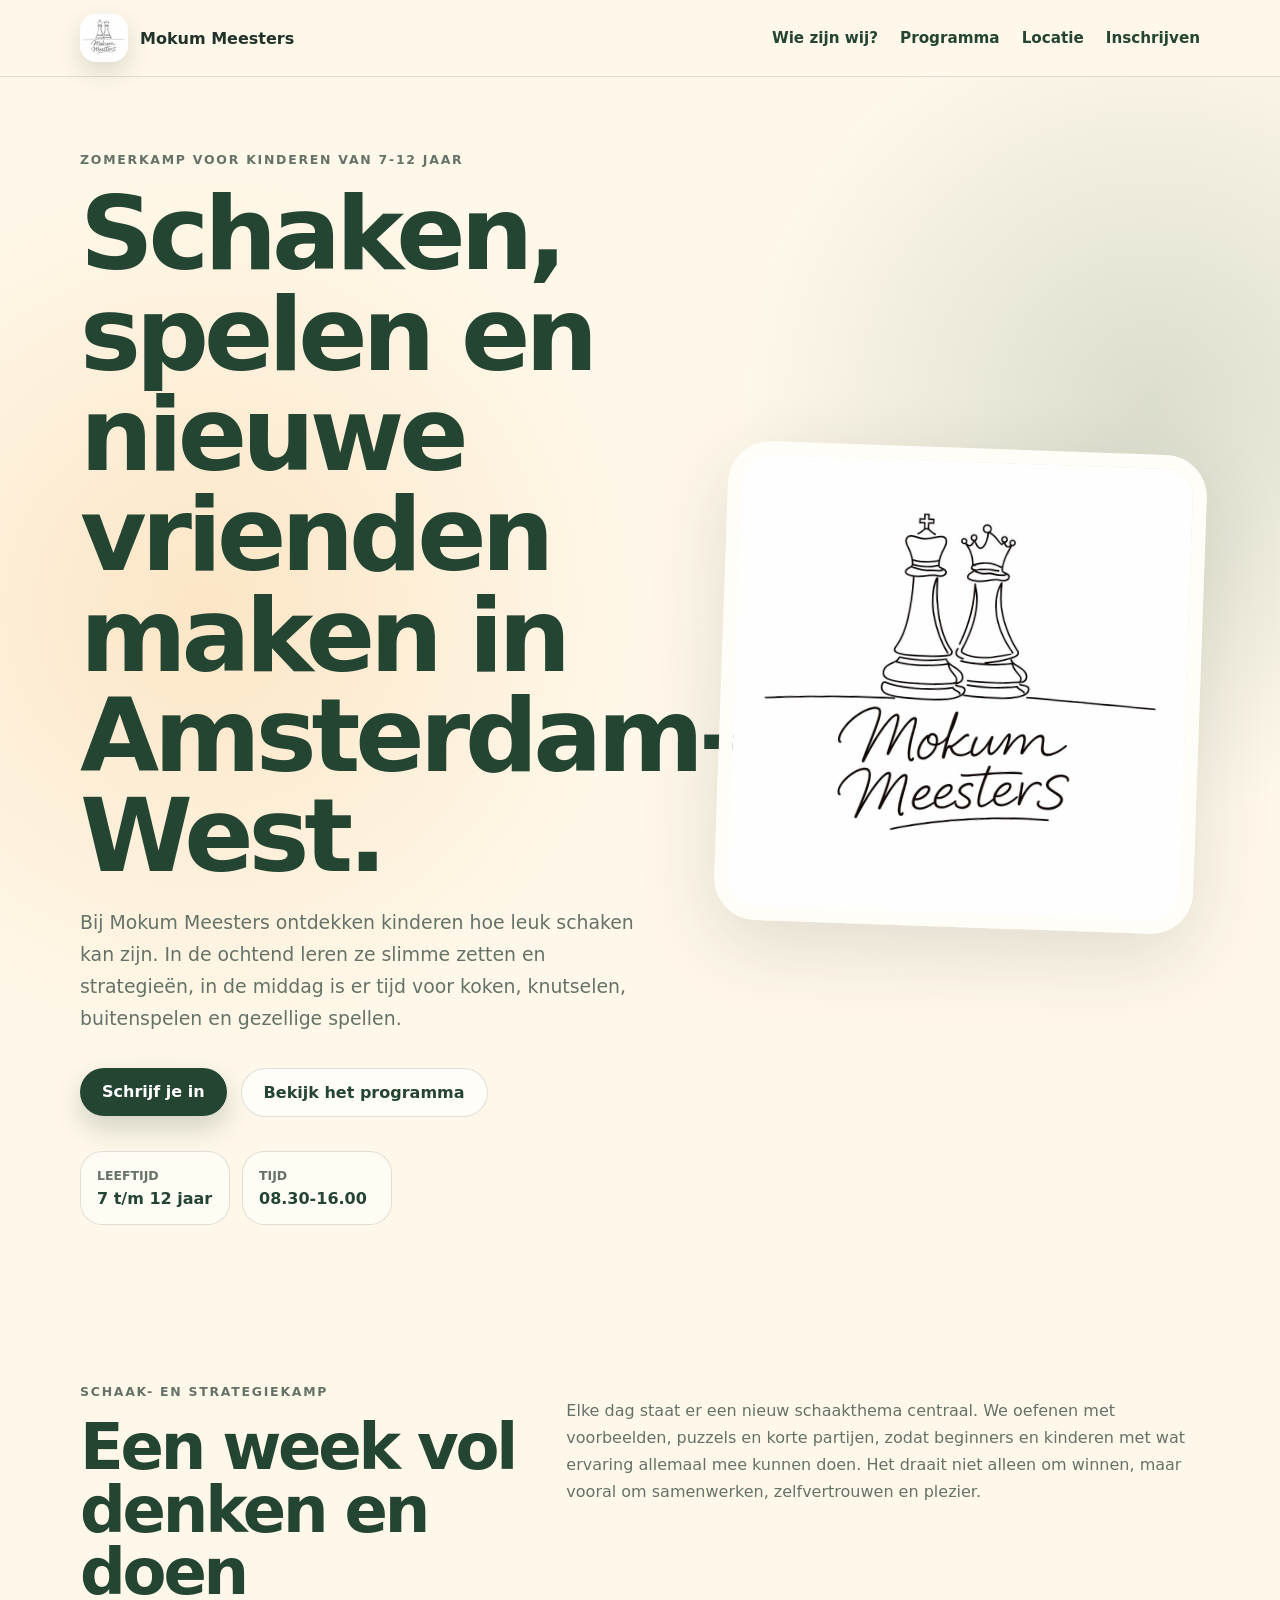
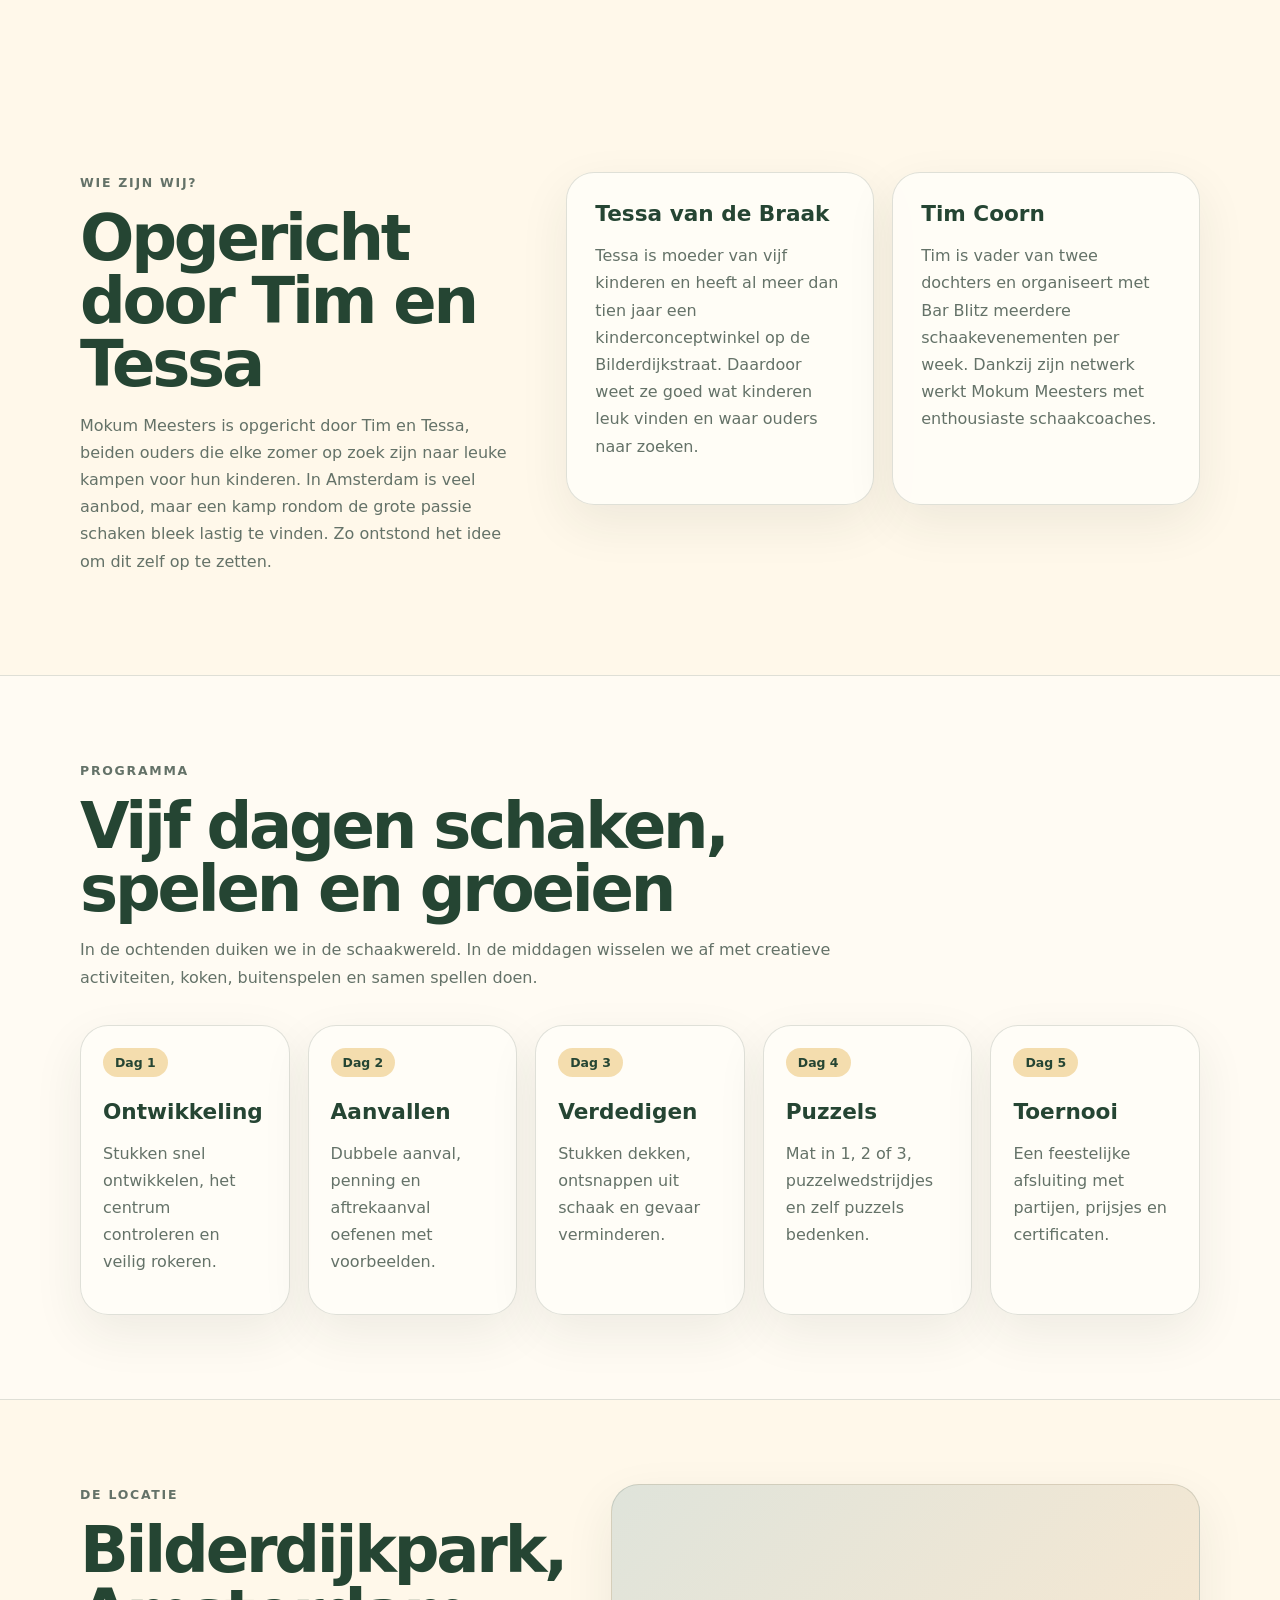
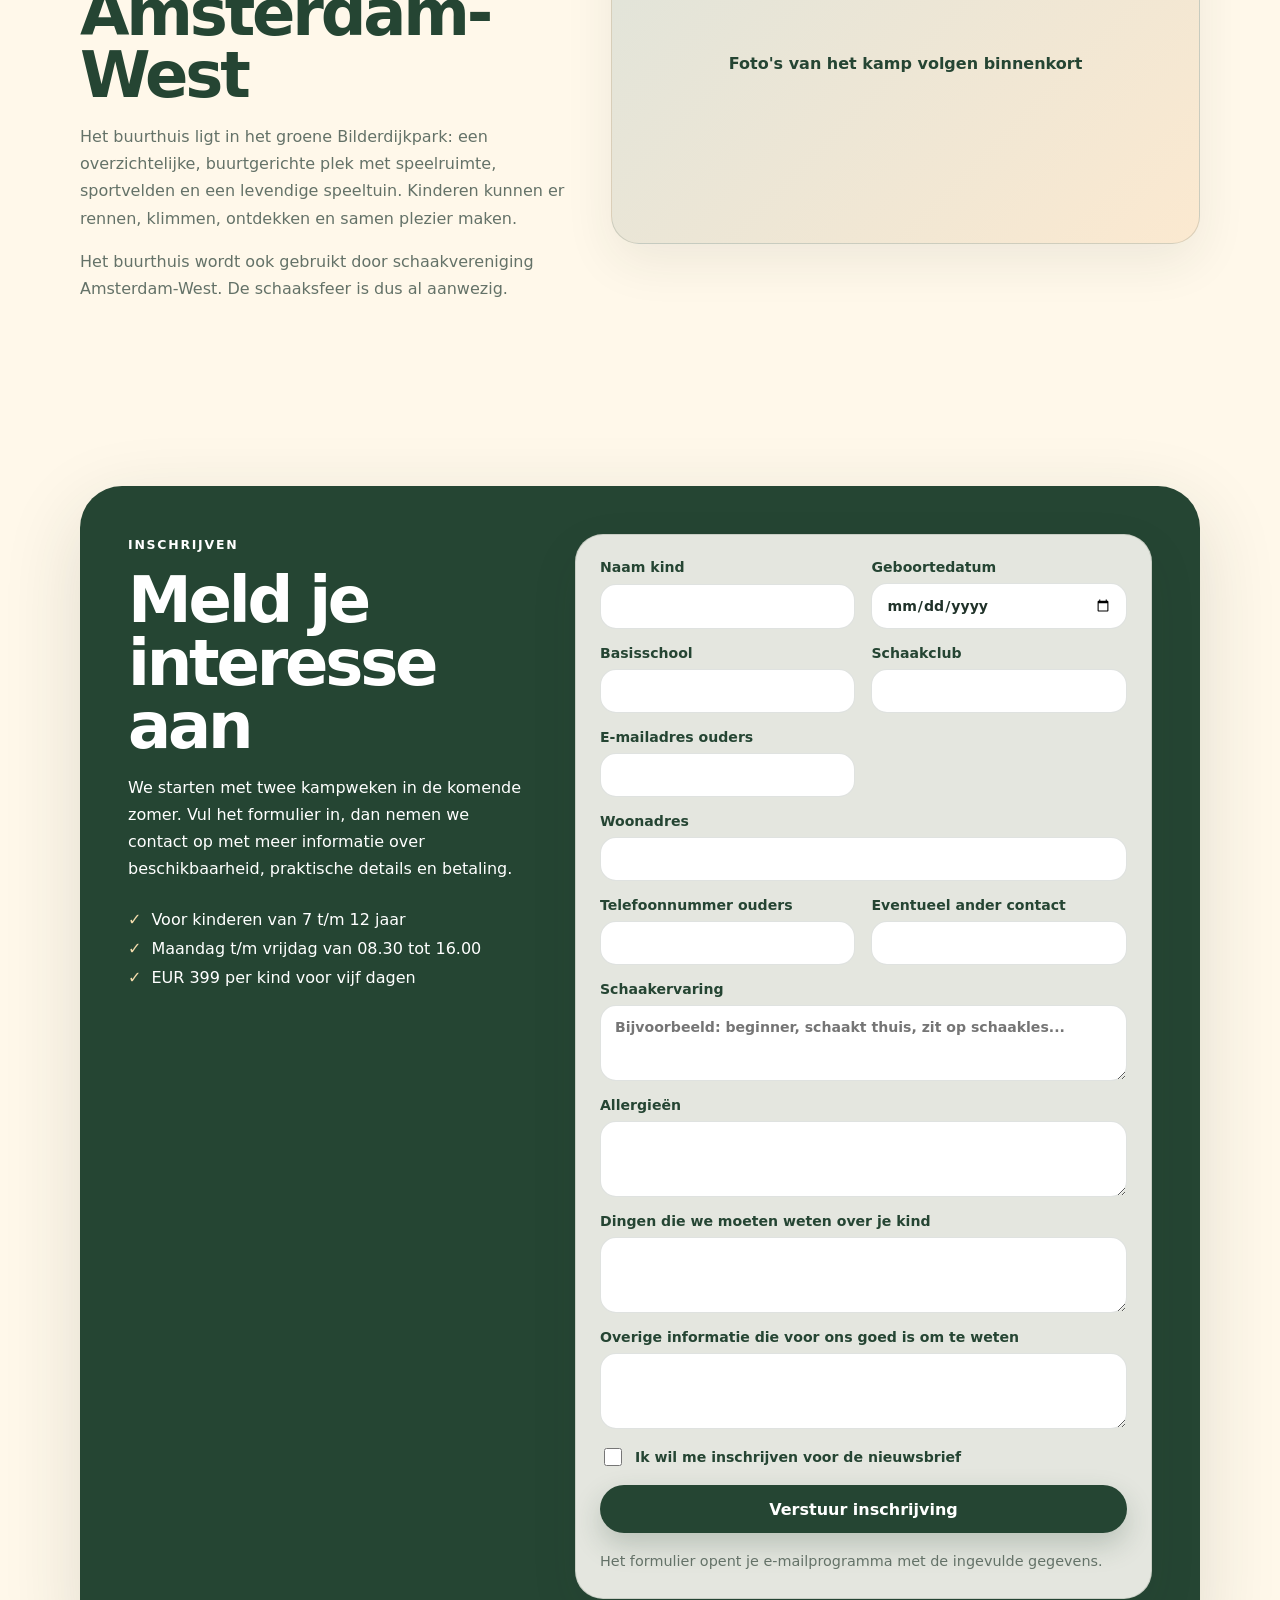
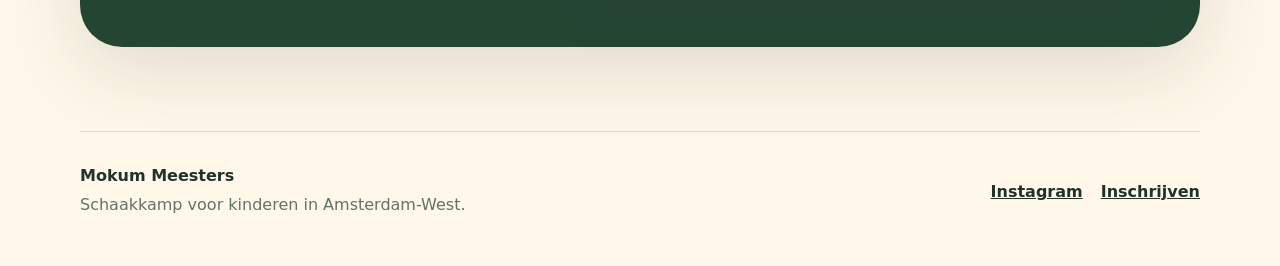
==== index.html @ 5426d84d "Update site: Wie zijn wij nav, timing, prijs, schaakclub, geboortedatum 2014-2019 Co-authored-by: Cu" ====
<!doctype html>
<html lang="nl">
  <head>
    <meta charset="utf-8" />
    <meta name="viewport" content="width=device-width, initial-scale=1" />
    <meta
      name="description"
      content="Mokum Meesters organiseert schaak- en strategiekampen voor kinderen van 7 tot 12 jaar in Amsterdam-West."
    />
    <title>Mokum Meesters | Schaakkamp in Amsterdam</title>
    <link rel="preload" href="logo_mokummeesters.jpg" as="image" />
    <link rel="stylesheet" href="styles.css" />
  </head>
  <body>
    <header class="site-header">
      <nav class="nav" aria-label="Hoofdnavigatie">
        <a class="brand" href="#top" aria-label="Mokum Meesters home">
          <img src="logo_mokummeesters.jpg" alt="" width="48" height="48" />
          <span>Mokum Meesters</span>
        </a>
        <button class="nav-toggle" type="button" aria-expanded="false" aria-controls="nav-menu">
          Menu
        </button>
        <div class="nav-links" id="nav-menu">
          <a href="#over">Wie zijn wij?</a>
          <a href="#programma">Programma</a>
          <a href="#locatie">Locatie</a>
          <a href="#inschrijven">Inschrijven</a>
        </div>
      </nav>
    </header>

    <main id="top">
      <section class="hero">
        <div class="hero-copy">
          <p class="eyebrow">Zomerkamp voor kinderen van 7-12 jaar</p>
          <h1>Schaken, spelen en nieuwe vrienden maken in Amsterdam-West.</h1>
          <p>
            Bij Mokum Meesters ontdekken kinderen hoe leuk schaken kan zijn. In de
            ochtend leren ze slimme zetten en strategieën, in de middag is er tijd
            voor koken, knutselen, buitenspelen en gezellige spellen.
          </p>
          <div class="hero-actions">
            <a class="button primary" href="#inschrijven">Schrijf je in</a>
            <a class="button secondary" href="#programma">Bekijk het programma</a>
          </div>
          <dl class="facts">
            <div>
              <dt>Leeftijd</dt>
              <dd>7 t/m 12 jaar</dd>
            </div>
            <div>
              <dt>Tijd</dt>
              <dd>08.30-16.00</dd>
            </div>
          </dl>
        </div>
        <div class="hero-card" aria-label="Mokum Meesters logo">
          <img src="logo_mokummeesters.jpg" alt="Logo van Mokum Meesters" />
        </div>
      </section>

      <section class="section intro">
        <div>
          <p class="eyebrow">Schaak- en strategiekamp</p>
          <h2>Een week vol denken en doen</h2>
        </div>
        <p>
          Elke dag staat er een nieuw schaakthema centraal. We oefenen met
          voorbeelden, puzzels en korte partijen, zodat beginners en kinderen met
          wat ervaring allemaal mee kunnen doen. Het draait niet alleen om winnen,
          maar vooral om samenwerken, zelfvertrouwen en plezier.
        </p>
      </section>

      <section class="section split" id="over">
        <div>
          <p class="eyebrow">Wie zijn wij?</p>
          <h2>Opgericht door Tim en Tessa</h2>
          <p>
            Mokum Meesters is opgericht door Tim en Tessa, beiden ouders die elke
            zomer op zoek zijn naar leuke kampen voor hun kinderen. In Amsterdam is
            veel aanbod, maar een kamp rondom de grote passie schaken bleek lastig
            te vinden. Zo ontstond het idee om dit zelf op te zetten.
          </p>
        </div>
        <div class="cards two-columns">
          <article class="card">
            <h3>Tessa van de Braak</h3>
            <p>
              Tessa is moeder van vijf kinderen en heeft al meer dan tien jaar een
              kinderconceptwinkel op de Bilderdijkstraat. Daardoor weet ze goed wat
              kinderen leuk vinden en waar ouders naar zoeken.
            </p>
          </article>
          <article class="card">
            <h3>Tim Coorn</h3>
            <p>
              Tim is vader van twee dochters en organiseert met Bar Blitz meerdere
              schaakevenementen per week. Dankzij zijn netwerk werkt Mokum Meesters
              met enthousiaste schaakcoaches.
            </p>
          </article>
        </div>
      </section>

      <section class="section soft" id="programma">
        <div class="section-heading">
          <p class="eyebrow">Programma</p>
          <h2>Vijf dagen schaken, spelen en groeien</h2>
          <p>
            In de ochtenden duiken we in de schaakwereld. In de middagen wisselen
            we af met creatieve activiteiten, koken, buitenspelen en samen spellen
            doen.
          </p>
        </div>
        <div class="program-grid">
          <article class="program-day">
            <span>Dag 1</span>
            <h3>Ontwikkeling</h3>
            <p>Stukken snel ontwikkelen, het centrum controleren en veilig rokeren.</p>
          </article>
          <article class="program-day">
            <span>Dag 2</span>
            <h3>Aanvallen</h3>
            <p>Dubbele aanval, penning en aftrekaanval oefenen met voorbeelden.</p>
          </article>
          <article class="program-day">
            <span>Dag 3</span>
            <h3>Verdedigen</h3>
            <p>Stukken dekken, ontsnappen uit schaak en gevaar verminderen.</p>
          </article>
          <article class="program-day">
            <span>Dag 4</span>
            <h3>Puzzels</h3>
            <p>Mat in 1, 2 of 3, puzzelwedstrijdjes en zelf puzzels bedenken.</p>
          </article>
          <article class="program-day">
            <span>Dag 5</span>
            <h3>Toernooi</h3>
            <p>Een feestelijke afsluiting met partijen, prijsjes en certificaten.</p>
          </article>
        </div>
      </section>

      <section class="section split" id="locatie">
        <div>
          <p class="eyebrow">De locatie</p>
          <h2>Bilderdijkpark, Amsterdam-West</h2>
          <p>
            Het buurthuis ligt in het groene Bilderdijkpark: een overzichtelijke,
            buurtgerichte plek met speelruimte, sportvelden en een levendige
            speeltuin. Kinderen kunnen er rennen, klimmen, ontdekken en samen
            plezier maken.
          </p>
          <p>
            Het buurthuis wordt ook gebruikt door schaakvereniging Amsterdam-West.
            De schaaksfeer is dus al aanwezig.
          </p>
        </div>
        <div class="photo-placeholder">
          <span>Foto's van het kamp volgen binnenkort</span>
        </div>
      </section>

      <section class="section" id="inschrijven">
        <div class="signup">
          <div>
            <p class="eyebrow">Inschrijven</p>
            <h2>Meld je interesse aan</h2>
            <p>
              We starten met twee kampweken in de komende zomer. Vul het formulier
              in, dan nemen we contact op met meer informatie over beschikbaarheid,
              praktische details en betaling.
            </p>
            <ul class="check-list">
              <li>Voor kinderen van 7 t/m 12 jaar</li>
              <li>Maandag t/m vrijdag van 08.30 tot 16.00</li>
              <li>EUR 399 per kind voor vijf dagen</li>
            </ul>
          </div>

          <form class="signup-form" id="signup-form">
            <label>
              Naam kind
              <input name="naamKind" autocomplete="off" required />
            </label>
            <label>
              Geboortedatum
              <input type="date" name="geboortedatum" min="2014-01-01" max="2019-12-31" required />
            </label>
            <label>
              Basisschool
              <input name="basisschool" autocomplete="organization" />
            </label>
            <label>
              Schaakclub
              <input name="schaakclub" autocomplete="organization" />
            </label>
            <label>
              E-mailadres ouders
              <input type="email" name="emailOuders" autocomplete="email" required />
            </label>
            <label class="full">
              Woonadres
              <input name="woonadres" autocomplete="street-address" required />
            </label>
            <label>
              Telefoonnummer ouders
              <input name="telefoonOuders" autocomplete="tel" />
            </label>
            <label>
              Eventueel ander contact
              <input name="anderContact" />
            </label>
            <label class="full">
              Schaakervaring
              <textarea
                name="schaakervaring"
                rows="3"
                placeholder="Bijvoorbeeld: beginner, schaakt thuis, zit op schaakles..."
              ></textarea>
            </label>
            <label class="full">
              Allergieën
              <textarea name="allergieen" rows="3"></textarea>
            </label>
            <label class="full">
              Dingen die we moeten weten over je kind
              <textarea name="kindInfo" rows="3"></textarea>
            </label>
            <label class="full">
              Overige informatie die voor ons goed is om te weten
              <textarea name="overigeInfo" rows="3"></textarea>
            </label>
            <label class="checkbox full">
              <input type="checkbox" name="nieuwsbrief" value="Ja" />
              <span>Ik wil me inschrijven voor de nieuwsbrief</span>
            </label>
            <button class="button primary full" type="submit">Verstuur inschrijving</button>
            <p class="form-note" id="form-note">
              Het formulier opent je e-mailprogramma met de ingevulde gegevens.
            </p>
          </form>
        </div>
      </section>
    </main>

    <footer class="footer">
      <div>
        <strong>Mokum Meesters</strong>
        <p>Schaakkamp voor kinderen in Amsterdam-West.</p>
      </div>
      <div class="footer-links">
        <a href="https://www.instagram.com/mokummeesters?igsh=bHMzbGd0bTZ1Zjc=" rel="noreferrer">
          Instagram
        </a>
        <a href="#inschrijven">Inschrijven</a>
      </div>
    </footer>

    <script src="script.js"></script>
  </body>
</html>
---- styles.css ----
:root {
  --cream: #fff8ea;
  --paper: #fffdf7;
  --sand: #f4ddae;
  --amber: #ed9b32;
  --amber-dark: #b96e11;
  --sage: #5f7f66;
  --sage-dark: #254533;
  --ink: #203229;
  --muted: #647268;
  --line: rgba(32, 50, 41, 0.14);
  --shadow: 0 24px 80px rgba(32, 50, 41, 0.14);
  font-family:
    Inter, ui-sans-serif, system-ui, -apple-system, BlinkMacSystemFont, "Segoe UI",
    sans-serif;
  color: var(--ink);
  background: var(--cream);
}

* {
  box-sizing: border-box;
}

html {
  scroll-behavior: smooth;
}

body {
  margin: 0;
  background:
    radial-gradient(circle at 16% 12%, rgba(237, 155, 50, 0.2), transparent 28rem),
    radial-gradient(circle at 90% 8%, rgba(95, 127, 102, 0.22), transparent 26rem),
    var(--cream);
}

body::before {
  content: "";
  position: fixed;
  inset: 0;
  z-index: -1;
  opacity: 0.08;
  background-image:
    linear-gradient(45deg, var(--sage-dark) 25%, transparent 25%),
    linear-gradient(-45deg, var(--sage-dark) 25%, transparent 25%),
    linear-gradient(45deg, transparent 75%, var(--sage-dark) 75%),
    linear-gradient(-45deg, transparent 75%, var(--sage-dark) 75%);
  background-position:
    0 0,
    0 32px,
    32px -32px,
    -32px 0;
  background-size: 64px 64px;
}

a {
  color: inherit;
}

img {
  display: block;
  max-width: 100%;
}

.site-header {
  position: sticky;
  top: 0;
  z-index: 10;
  border-bottom: 1px solid var(--line);
  background: rgba(255, 248, 234, 0.88);
  backdrop-filter: blur(18px);
}

.nav {
  display: flex;
  align-items: center;
  justify-content: space-between;
  width: min(1120px, calc(100% - 32px));
  min-height: 76px;
  margin: 0 auto;
  gap: 24px;
}

.brand,
.nav-links,
.hero-actions,
.facts,
.footer,
.footer-links {
  display: flex;
  align-items: center;
}

.brand {
  gap: 12px;
  font-weight: 800;
  text-decoration: none;
}

.brand img {
  border-radius: 16px;
  box-shadow: 0 10px 24px rgba(32, 50, 41, 0.16);
}

.nav-links {
  gap: 22px;
  color: var(--sage-dark);
  font-size: 0.95rem;
  font-weight: 700;
}

.nav-links a {
  text-decoration: none;
}

.nav-links a:hover {
  color: var(--amber-dark);
}

.nav-toggle {
  display: none;
  border: 1px solid var(--line);
  border-radius: 999px;
  padding: 10px 16px;
  color: var(--sage-dark);
  background: var(--paper);
  font: inherit;
  font-weight: 800;
}

.hero,
.section,
.footer {
  width: min(1120px, calc(100% - 32px));
  margin: 0 auto;
}

.hero {
  display: grid;
  grid-template-columns: minmax(0, 1.1fr) minmax(280px, 0.9fr);
  align-items: center;
  gap: 56px;
  min-height: calc(100vh - 76px);
  padding: 72px 0;
}

.hero-copy h1,
.section h2 {
  margin: 0;
  color: var(--sage-dark);
  line-height: 0.98;
  letter-spacing: -0.05em;
}

.hero-copy h1 {
  max-width: 760px;
  font-size: clamp(3rem, 8vw, 6.8rem);
}

.hero-copy p,
.section p,
.card p,
.program-day p,
.footer p,
.form-note {
  color: var(--muted);
  line-height: 1.7;
}

.hero-copy > p:not(.eyebrow) {
  max-width: 660px;
  font-size: 1.18rem;
}

.eyebrow {
  margin: 0 0 14px;
  color: var(--amber-dark);
  font-size: 0.78rem;
  font-weight: 900;
  letter-spacing: 0.14em;
  text-transform: uppercase;
}

.button {
  justify-content: center;
  min-height: 48px;
  border: 0;
  border-radius: 999px;
  padding: 14px 22px;
  cursor: pointer;
  font: inherit;
  font-weight: 900;
  text-align: center;
  text-decoration: none;
}

.primary {
  color: white;
  background: var(--sage-dark);
  box-shadow: 0 12px 28px rgba(37, 69, 51, 0.22);
}

.primary:hover {
  background: #173225;
}

.secondary {
  color: var(--sage-dark);
  background: var(--paper);
  border: 1px solid var(--line);
}

.hero-actions {
  flex-wrap: wrap;
  gap: 14px;
  margin: 34px 0;
}

.facts {
  flex-wrap: wrap;
  gap: 12px;
  margin: 0;
}

.facts div {
  min-width: 150px;
  border: 1px solid var(--line);
  border-radius: 22px;
  padding: 16px;
  background: rgba(255, 253, 247, 0.76);
}

.facts dt {
  color: var(--muted);
  font-size: 0.78rem;
  font-weight: 800;
  text-transform: uppercase;
}

.facts dd {
  margin: 6px 0 0;
  color: var(--sage-dark);
  font-weight: 900;
}

.hero-card {
  position: relative;
  border: 14px solid var(--paper);
  border-radius: 42px;
  overflow: hidden;
  box-shadow: var(--shadow);
  transform: rotate(2deg);
}

.hero-card::after {
  content: "";
  position: absolute;
  inset: 0;
  border: 1px solid rgba(255, 255, 255, 0.65);
  border-radius: 28px;
}

.section {
  padding: 84px 0;
}

.intro,
.split,
.signup {
  display: grid;
  grid-template-columns: 0.82fr 1.18fr;
  gap: 46px;
  align-items: start;
}

.section h2 {
  font-size: clamp(2.2rem, 5vw, 4rem);
}

.soft {
  width: 100%;
  max-width: none;
  padding-inline: max(16px, calc((100vw - 1120px) / 2));
  background: rgba(255, 253, 247, 0.72);
  border-block: 1px solid var(--line);
}

.section-heading {
  max-width: 780px;
  margin-bottom: 34px;
}

.cards,
.program-grid {
  display: grid;
  gap: 18px;
}

.two-columns {
  grid-template-columns: repeat(2, minmax(0, 1fr));
}

.card,
.program-day,
.signup-form,
.photo-placeholder {
  border: 1px solid var(--line);
  border-radius: 28px;
  background: rgba(255, 253, 247, 0.88);
  box-shadow: 0 18px 50px rgba(32, 50, 41, 0.08);
}

.card {
  padding: 28px;
}

.card h3,
.program-day h3 {
  margin: 0 0 10px;
  color: var(--sage-dark);
  font-size: 1.35rem;
}

.program-grid {
  grid-template-columns: repeat(5, minmax(0, 1fr));
}

.program-day {
  min-height: 210px;
  padding: 22px;
}

.program-day span {
  display: inline-flex;
  margin-bottom: 22px;
  border-radius: 999px;
  padding: 7px 12px;
  color: var(--sage-dark);
  background: var(--sand);
  font-size: 0.78rem;
  font-weight: 900;
}

.photo-placeholder {
  display: grid;
  min-height: 360px;
  place-items: center;
  padding: 30px;
  color: var(--sage-dark);
  font-weight: 900;
  text-align: center;
  background:
    linear-gradient(135deg, rgba(95, 127, 102, 0.2), rgba(237, 155, 50, 0.2)),
    var(--paper);
}

.signup {
  border-radius: 42px;
  padding: clamp(24px, 5vw, 48px);
  background: var(--sage-dark);
  box-shadow: var(--shadow);
}

.signup h2,
.signup p,
.signup .eyebrow,
.check-list {
  color: white;
}

.check-list {
  display: grid;
  gap: 10px;
  margin: 28px 0 0;
  padding: 0;
  list-style: none;
}

.check-list li::before {
  content: "✓";
  margin-right: 10px;
  color: var(--sand);
  font-weight: 900;
}

.signup-form {
  display: grid;
  grid-template-columns: repeat(2, minmax(0, 1fr));
  gap: 16px;
  padding: 24px;
}

.signup-form label {
  display: grid;
  gap: 8px;
  color: var(--sage-dark);
  font-size: 0.88rem;
  font-weight: 900;
}

.signup-form .checkbox {
  display: flex;
  align-items: center;
  gap: 10px;
}

.signup-form .checkbox input {
  width: 18px;
  height: 18px;
  accent-color: var(--sage-dark);
}

.signup-form input,
.signup-form select,
.signup-form textarea {
  width: 100%;
  border: 1px solid var(--line);
  border-radius: 16px;
  padding: 13px 14px;
  color: var(--ink);
  background: white;
  font: inherit;
}

.signup-form input:focus,
.signup-form select:focus,
.signup-form textarea:focus {
  outline: 3px solid rgba(237, 155, 50, 0.34);
  border-color: var(--amber);
}

.full {
  grid-column: 1 / -1;
}

.signup .signup-form .form-note {
  grid-column: 1 / -1;
  margin: 0;
  color: var(--muted);
  font-size: 0.9rem;
}

.footer {
  justify-content: space-between;
  gap: 24px;
  border-top: 1px solid var(--line);
  padding: 34px 0 48px;
}

.footer p {
  margin: 6px 0 0;
}

.footer-links {
  gap: 18px;
  font-weight: 900;
}

@media (max-width: 900px) {
  .hero,
  .intro,
  .split,
  .signup {
    grid-template-columns: 1fr;
  }

  .hero {
    gap: 30px;
    min-height: auto;
    padding-top: 48px;
  }

  .hero-card {
    max-width: 420px;
  }

  .program-grid,
  .two-columns {
    grid-template-columns: repeat(2, minmax(0, 1fr));
  }
}

@media (max-width: 680px) {
  .nav {
    min-height: 68px;
  }

  .section.soft {
    padding-inline-start: max(24px, env(safe-area-inset-left));
    padding-inline-end: max(24px, env(safe-area-inset-right));
  }

  .nav-toggle {
    display: inline-flex;
  }

  .nav-links {
    position: absolute;
    inset: 68px 16px auto;
    display: none;
    flex-direction: column;
    align-items: stretch;
    border: 1px solid var(--line);
    border-radius: 24px;
    padding: 18px;
    background: var(--paper);
    box-shadow: var(--shadow);
  }

  .nav-links.is-open {
    display: flex;
  }

  .program-grid,
  .two-columns,
  .signup-form {
    grid-template-columns: 1fr;
  }

  .section {
    padding: 58px 0;
  }

  .footer {
    align-items: flex-start;
    flex-direction: column;
  }
}
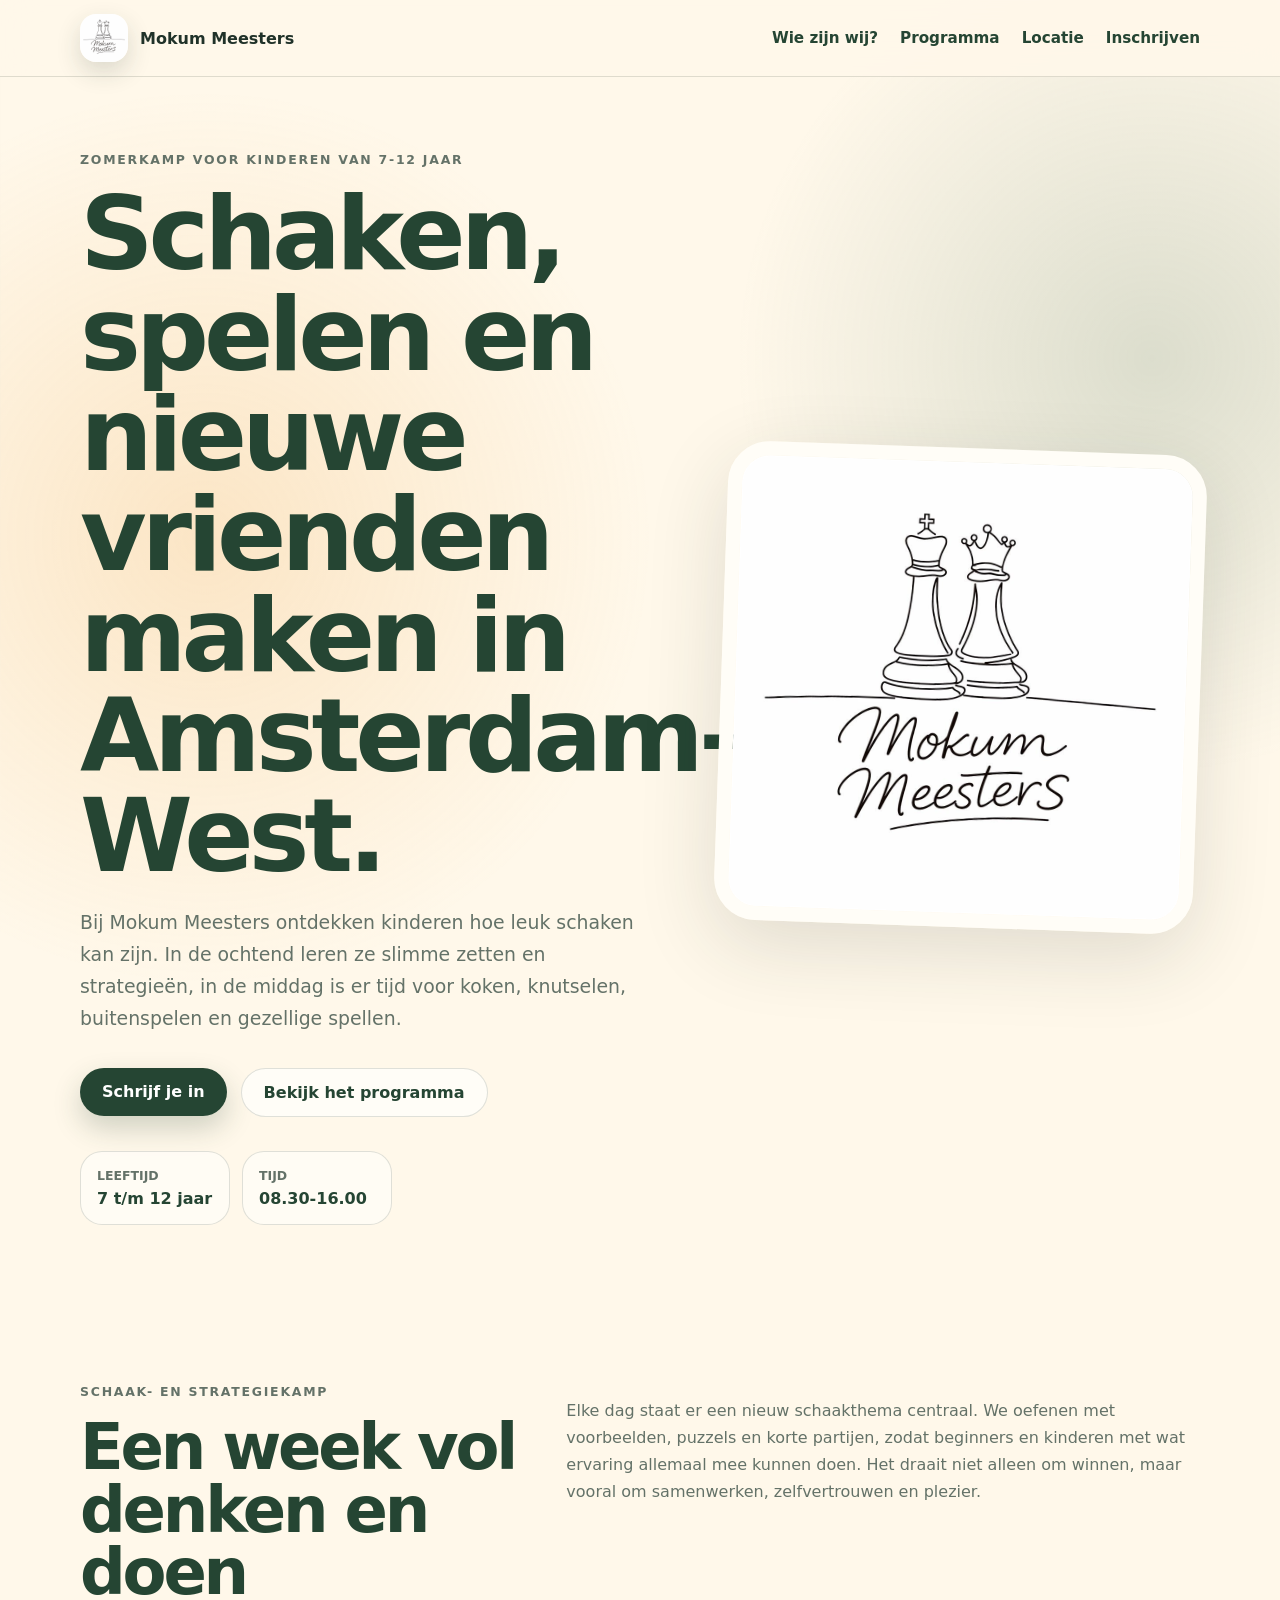
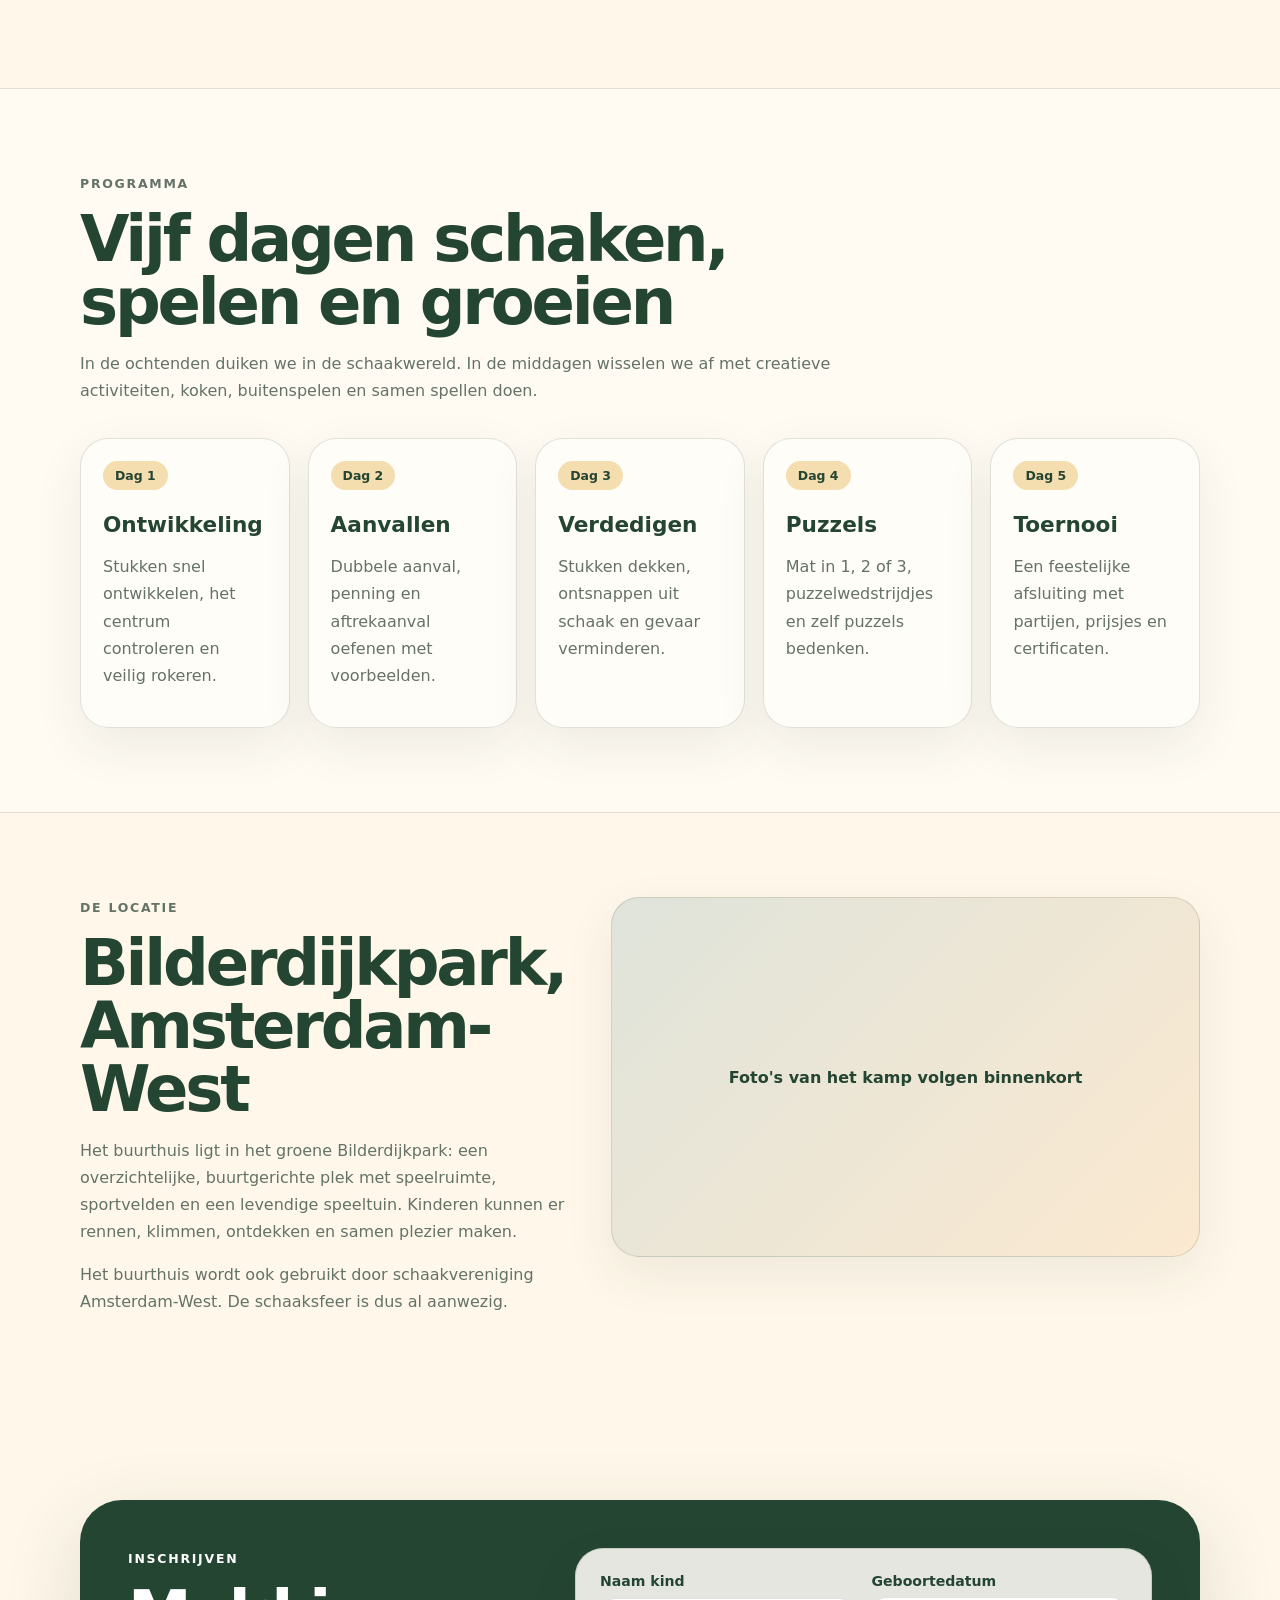
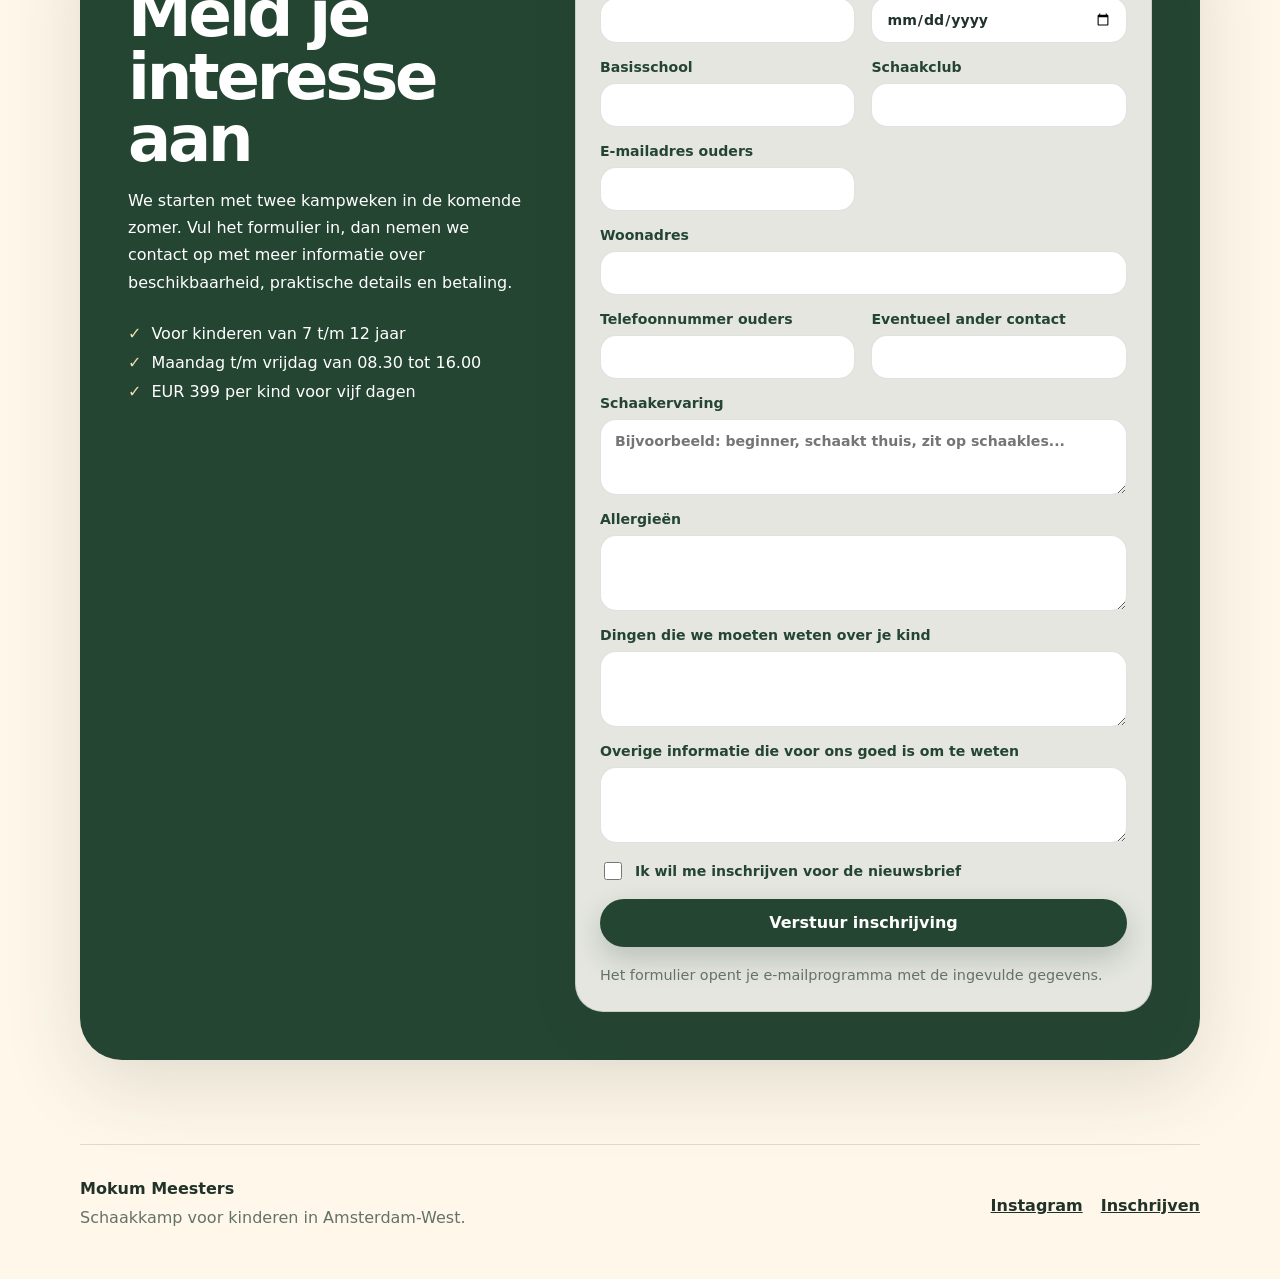
==== commit 8eac3516: "Split Wie zijn wij? into separate page (wie-zijn-wij.html) Co-authored-by: Cursor <cursoragent@curso" ====
--- a/index.html
+++ b/index.html
@@ -14,7 +14,7 @@
   <body>
     <header class="site-header">
       <nav class="nav" aria-label="Hoofdnavigatie">
-        <a class="brand" href="#top" aria-label="Mokum Meesters home">
+        <a class="brand" href="index.html#top" aria-label="Mokum Meesters home">
           <img src="logo_mokummeesters.jpg" alt="" width="48" height="48" />
           <span>Mokum Meesters</span>
         </a>
@@ -22,7 +22,7 @@
           Menu
         </button>
         <div class="nav-links" id="nav-menu">
-          <a href="#over">Wie zijn wij?</a>
+          <a href="wie-zijn-wij.html">Wie zijn wij?</a>
           <a href="#programma">Programma</a>
           <a href="#locatie">Locatie</a>
           <a href="#inschrijven">Inschrijven</a>
@@ -71,37 +71,6 @@
           wat ervaring allemaal mee kunnen doen. Het draait niet alleen om winnen,
           maar vooral om samenwerken, zelfvertrouwen en plezier.
         </p>
-      </section>
-
-      <section class="section split" id="over">
-        <div>
-          <p class="eyebrow">Wie zijn wij?</p>
-          <h2>Opgericht door Tim en Tessa</h2>
-          <p>
-            Mokum Meesters is opgericht door Tim en Tessa, beiden ouders die elke
-            zomer op zoek zijn naar leuke kampen voor hun kinderen. In Amsterdam is
-            veel aanbod, maar een kamp rondom de grote passie schaken bleek lastig
-            te vinden. Zo ontstond het idee om dit zelf op te zetten.
-          </p>
-        </div>
-        <div class="cards two-columns">
-          <article class="card">
-            <h3>Tessa van de Braak</h3>
-            <p>
-              Tessa is moeder van vijf kinderen en heeft al meer dan tien jaar een
-              kinderconceptwinkel op de Bilderdijkstraat. Daardoor weet ze goed wat
-              kinderen leuk vinden en waar ouders naar zoeken.
-            </p>
-          </article>
-          <article class="card">
-            <h3>Tim Coorn</h3>
-            <p>
-              Tim is vader van twee dochters en organiseert met Bar Blitz meerdere
-              schaakevenementen per week. Dankzij zijn netwerk werkt Mokum Meesters
-              met enthousiaste schaakcoaches.
-            </p>
-          </article>
-        </div>
       </section>
 
       <section class="section soft" id="programma">
--- a/styles.css
+++ b/styles.css
@@ -144,6 +144,7 @@
 }
 
 .hero-copy h1,
+.section h1,
 .section h2 {
   margin: 0;
   color: var(--sage-dark);
@@ -272,6 +273,7 @@
   align-items: start;
 }
 
+.section h1,
 .section h2 {
   font-size: clamp(2.2rem, 5vw, 4rem);
 }
@@ -313,6 +315,7 @@
   padding: 28px;
 }
 
+.card h2,
 .card h3,
 .program-day h3 {
   margin: 0 0 10px;
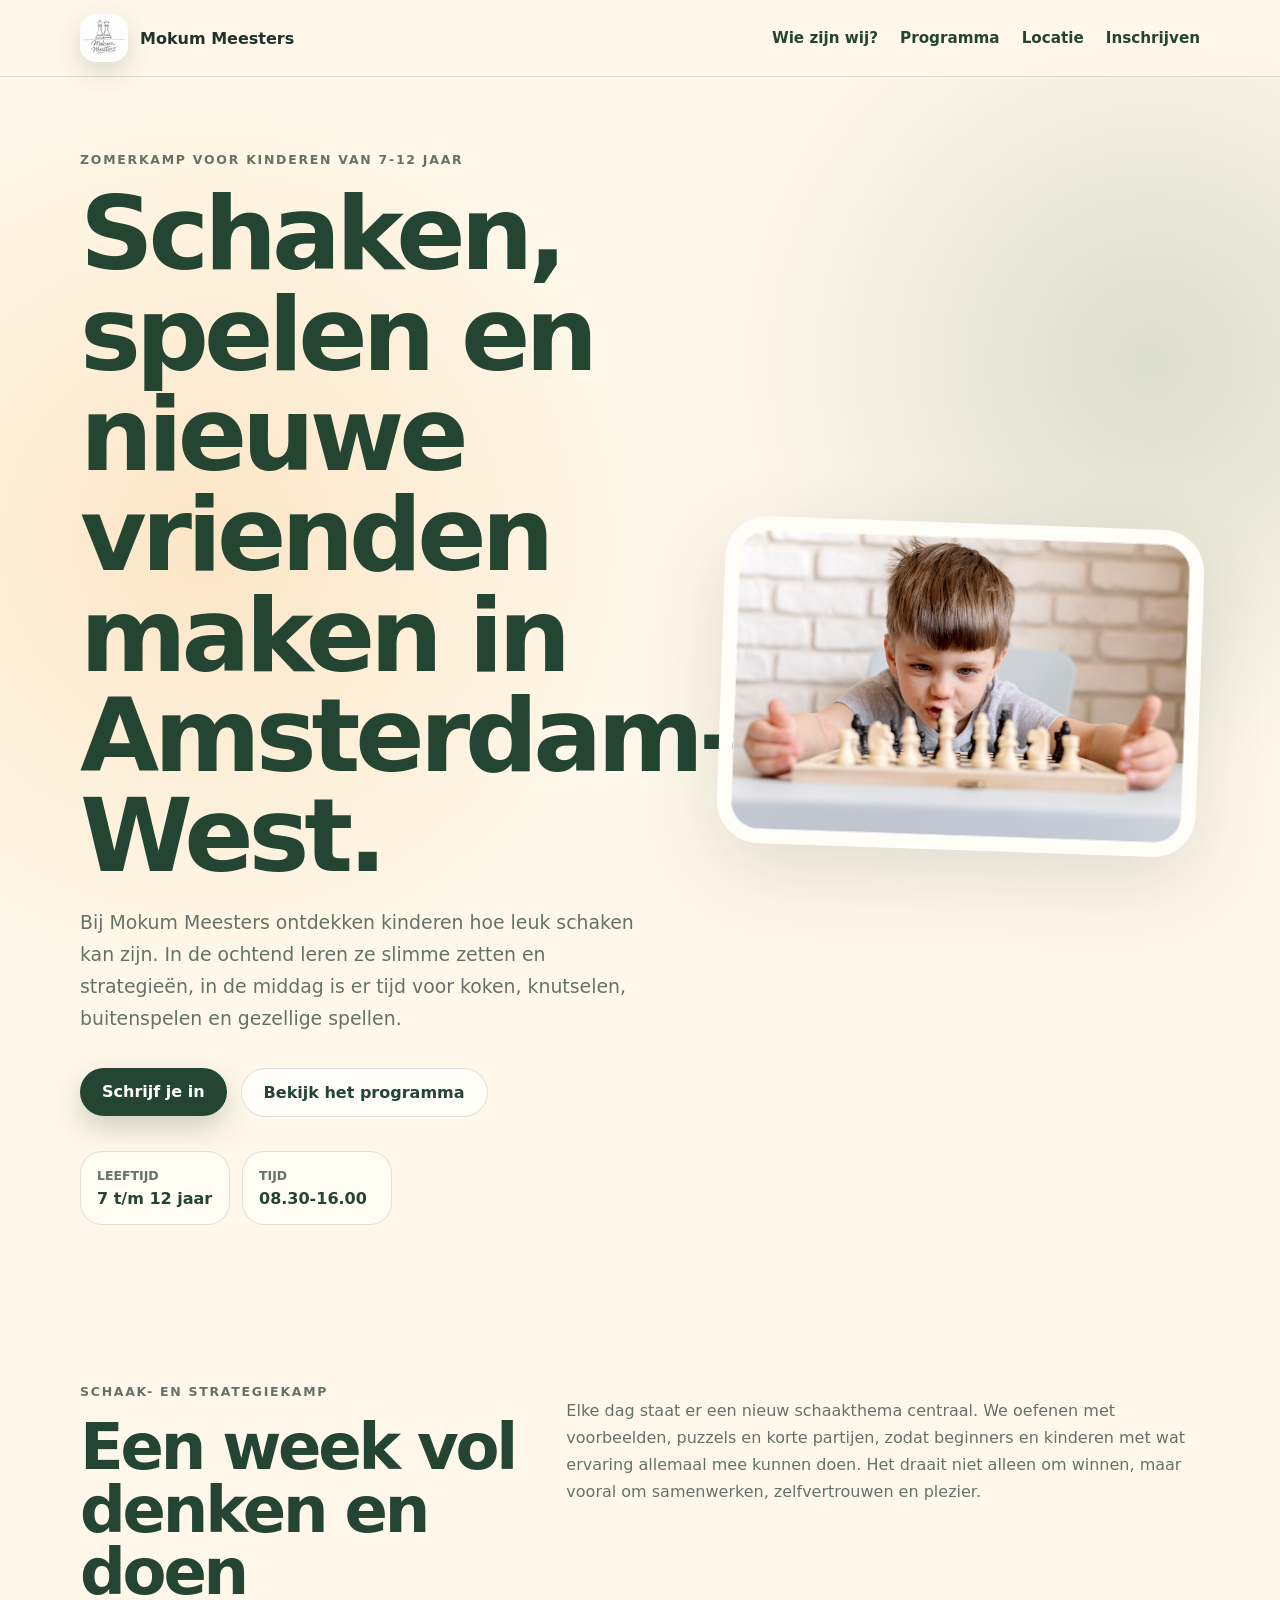
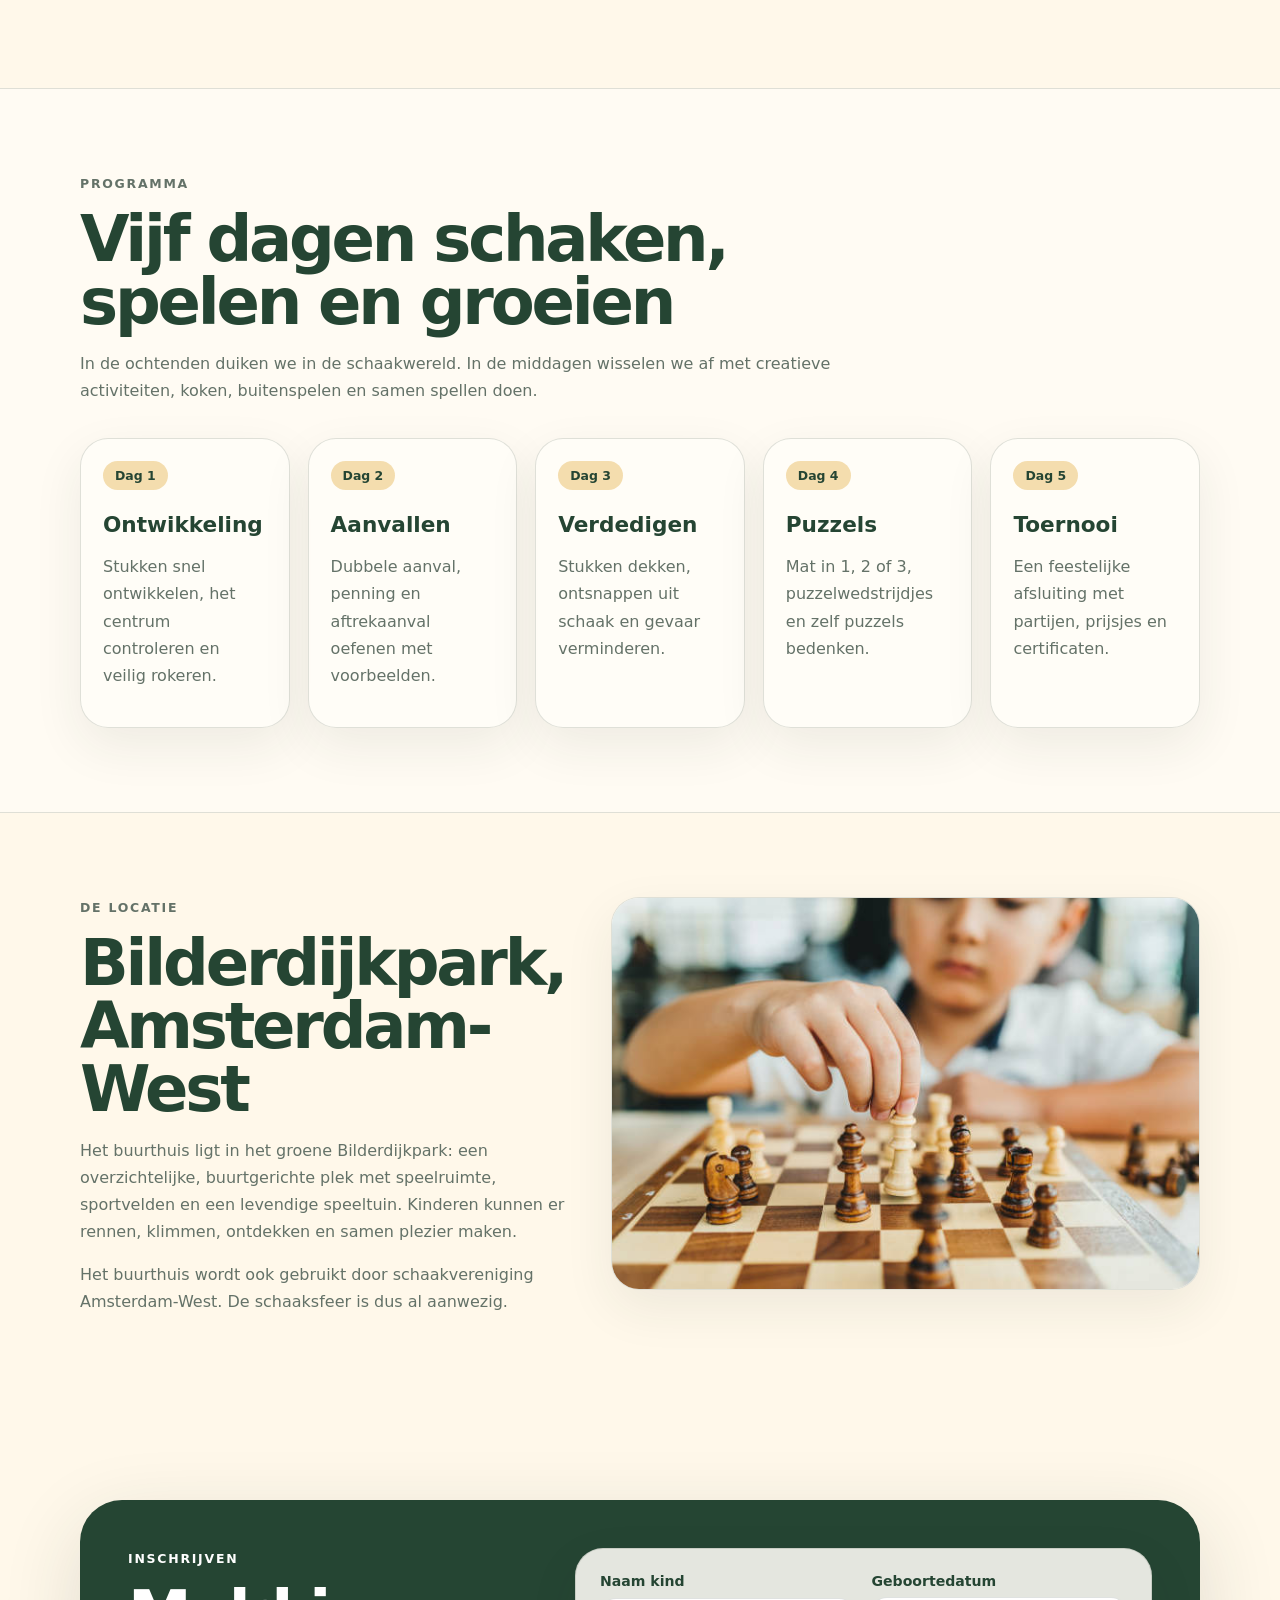
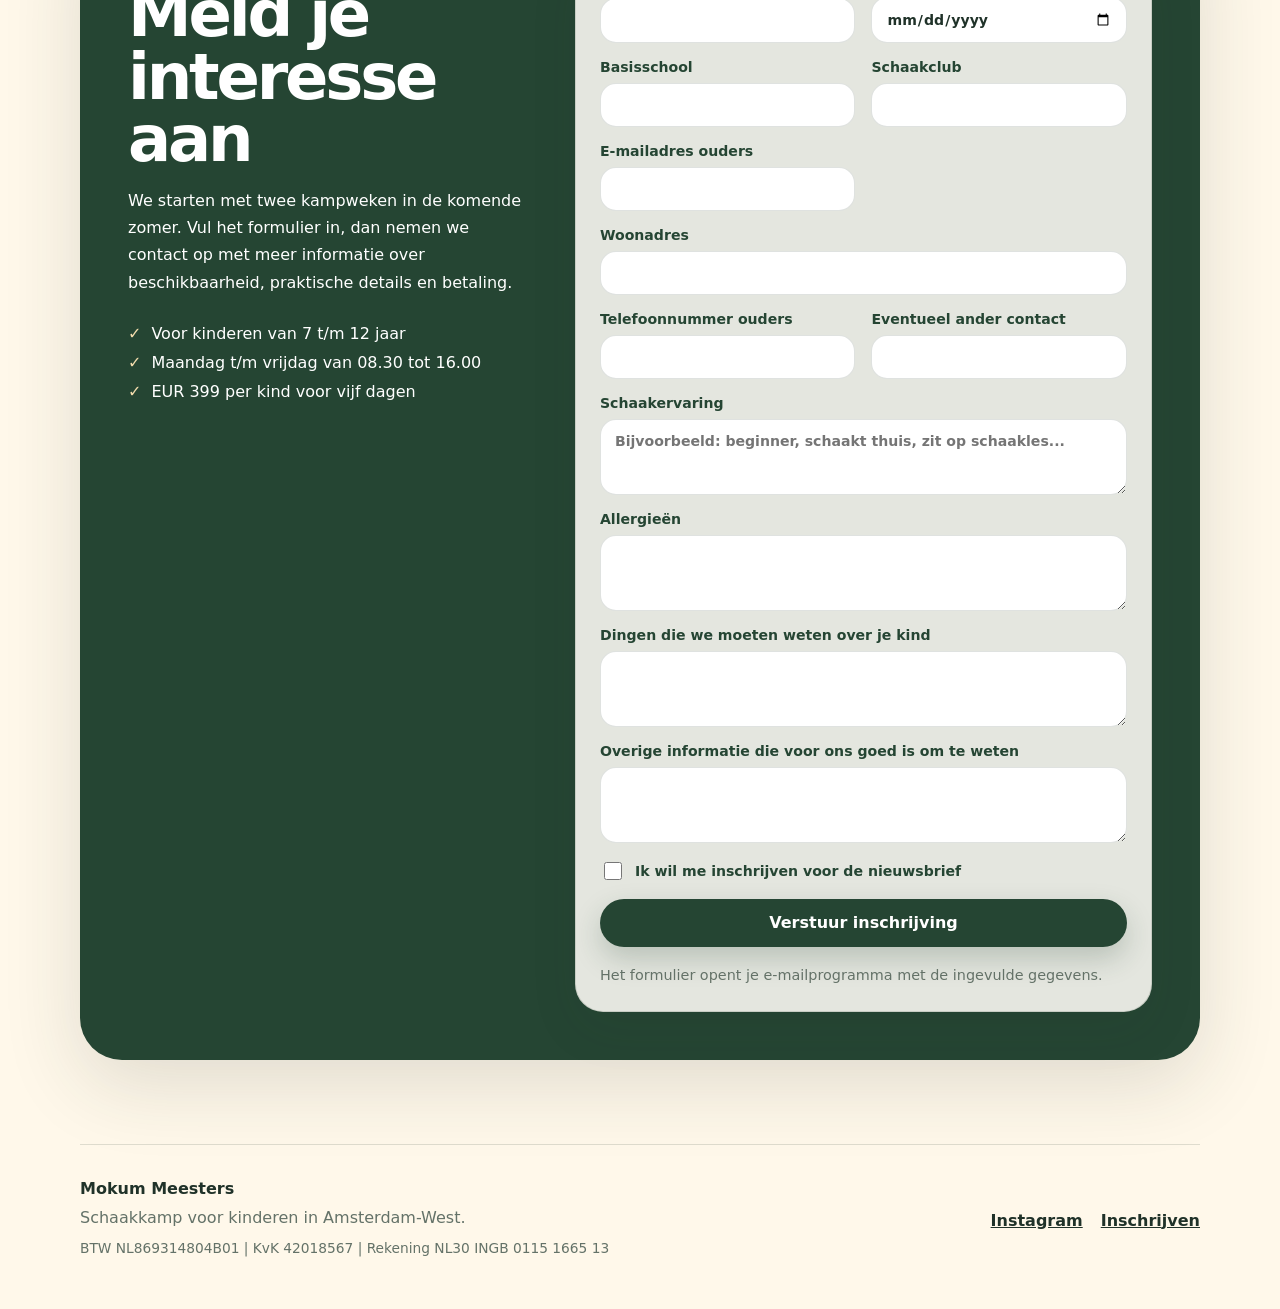
==== commit 629ad6dc: "Update site assets and tracking setup Co-authored-by: Cursor <cursoragent@cursor.com>" ====
--- a/index.html
+++ b/index.html
@@ -7,9 +7,25 @@
       name="description"
       content="Mokum Meesters organiseert schaak- en strategiekampen voor kinderen van 7 tot 12 jaar in Amsterdam-West."
     />
+    <meta
+      name="google-site-verification"
+      content="vhtlZJq7fXiMdtKkE_5pSo9pHpxv6sLujz9ok_jmsKw"
+    />
     <title>Mokum Meesters | Schaakkamp in Amsterdam</title>
     <link rel="preload" href="logo_mokummeesters.jpg" as="image" />
+    <link rel="preload" href="kid2.jpeg" as="image" />
     <link rel="stylesheet" href="styles.css" />
+    <!-- Google tag (gtag.js) -->
+    <script async src="https://www.googletagmanager.com/gtag/js?id=G-7M6QQQCCT3"></script>
+    <script>
+      window.dataLayer = window.dataLayer || [];
+      function gtag() {
+        dataLayer.push(arguments);
+      }
+      gtag("js", new Date());
+
+      gtag("config", "G-7M6QQQCCT3");
+    </script>
   </head>
   <body>
     <header class="site-header">
@@ -55,8 +71,8 @@
             </div>
           </dl>
         </div>
-        <div class="hero-card" aria-label="Mokum Meesters logo">
-          <img src="logo_mokummeesters.jpg" alt="Logo van Mokum Meesters" />
+        <div class="hero-card">
+          <img src="kid2.jpeg" alt="Kind denkt na over een schaakzet" />
         </div>
       </section>
 
@@ -127,8 +143,8 @@
             De schaaksfeer is dus al aanwezig.
           </p>
         </div>
-        <div class="photo-placeholder">
-          <span>Foto's van het kamp volgen binnenkort</span>
+        <div class="photo-card">
+          <img src="kid1.jpeg" alt="Kind verplaatst een schaakstuk op een schaakbord" loading="lazy" />
         </div>
       </section>
 
@@ -219,6 +235,9 @@
       <div>
         <strong>Mokum Meesters</strong>
         <p>Schaakkamp voor kinderen in Amsterdam-West.</p>
+        <p class="footer-details">
+          BTW NL869314804B01 | KvK 42018567 | Rekening NL30 INGB 0115 1665 13
+        </p>
       </div>
       <div class="footer-links">
         <a href="https://www.instagram.com/mokummeesters?igsh=bHMzbGd0bTZ1Zjc=" rel="noreferrer">
--- a/styles.css
+++ b/styles.css
@@ -304,7 +304,7 @@
 .card,
 .program-day,
 .signup-form,
-.photo-placeholder {
+.photo-card {
   border: 1px solid var(--line);
   border-radius: 28px;
   background: rgba(255, 253, 247, 0.88);
@@ -343,17 +343,16 @@
   font-weight: 900;
 }
 
-.photo-placeholder {
-  display: grid;
+.photo-card {
   min-height: 360px;
-  place-items: center;
-  padding: 30px;
-  color: var(--sage-dark);
-  font-weight: 900;
-  text-align: center;
-  background:
-    linear-gradient(135deg, rgba(95, 127, 102, 0.2), rgba(237, 155, 50, 0.2)),
-    var(--paper);
+  overflow: hidden;
+}
+
+.photo-card img {
+  width: 100%;
+  height: 100%;
+  min-height: 360px;
+  object-fit: cover;
 }
 
 .signup {
@@ -451,6 +450,10 @@
 
 .footer p {
   margin: 6px 0 0;
+}
+
+.footer-details {
+  font-size: 0.86rem;
 }
 
 .footer-links {
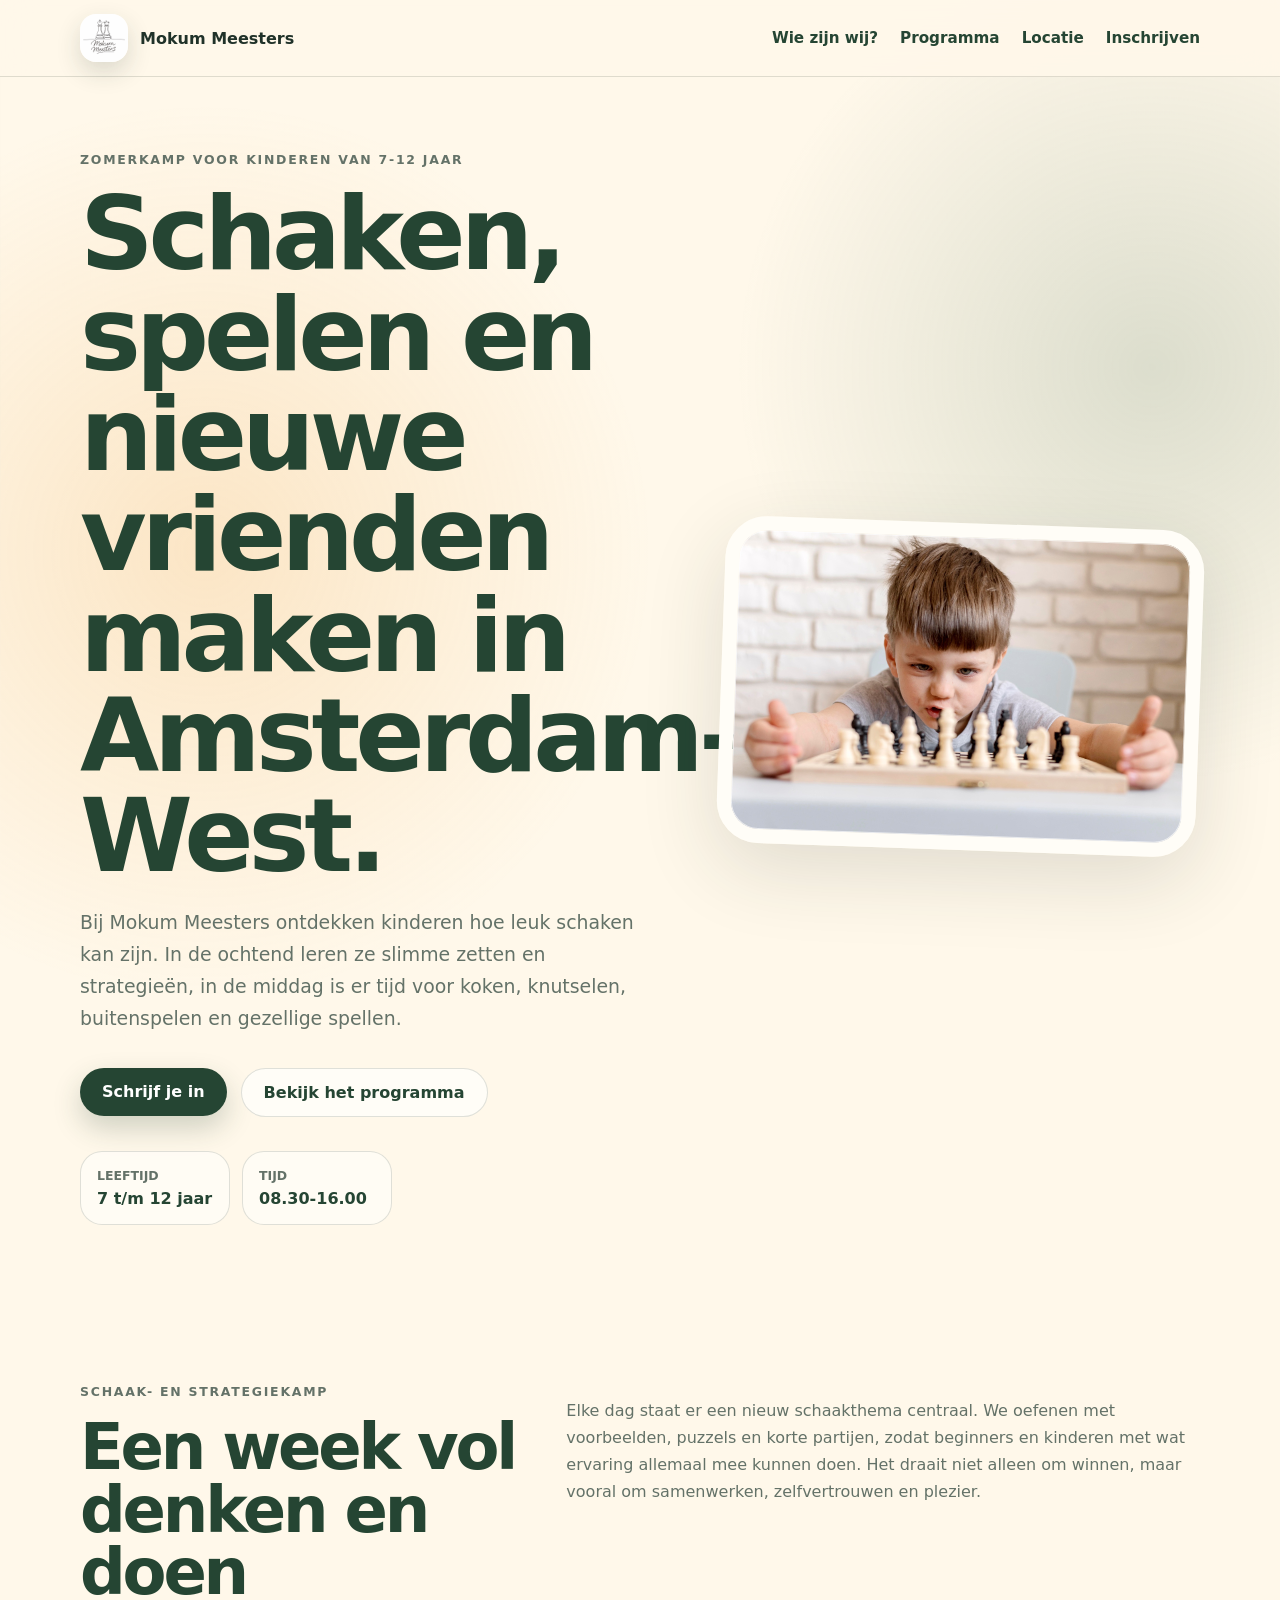
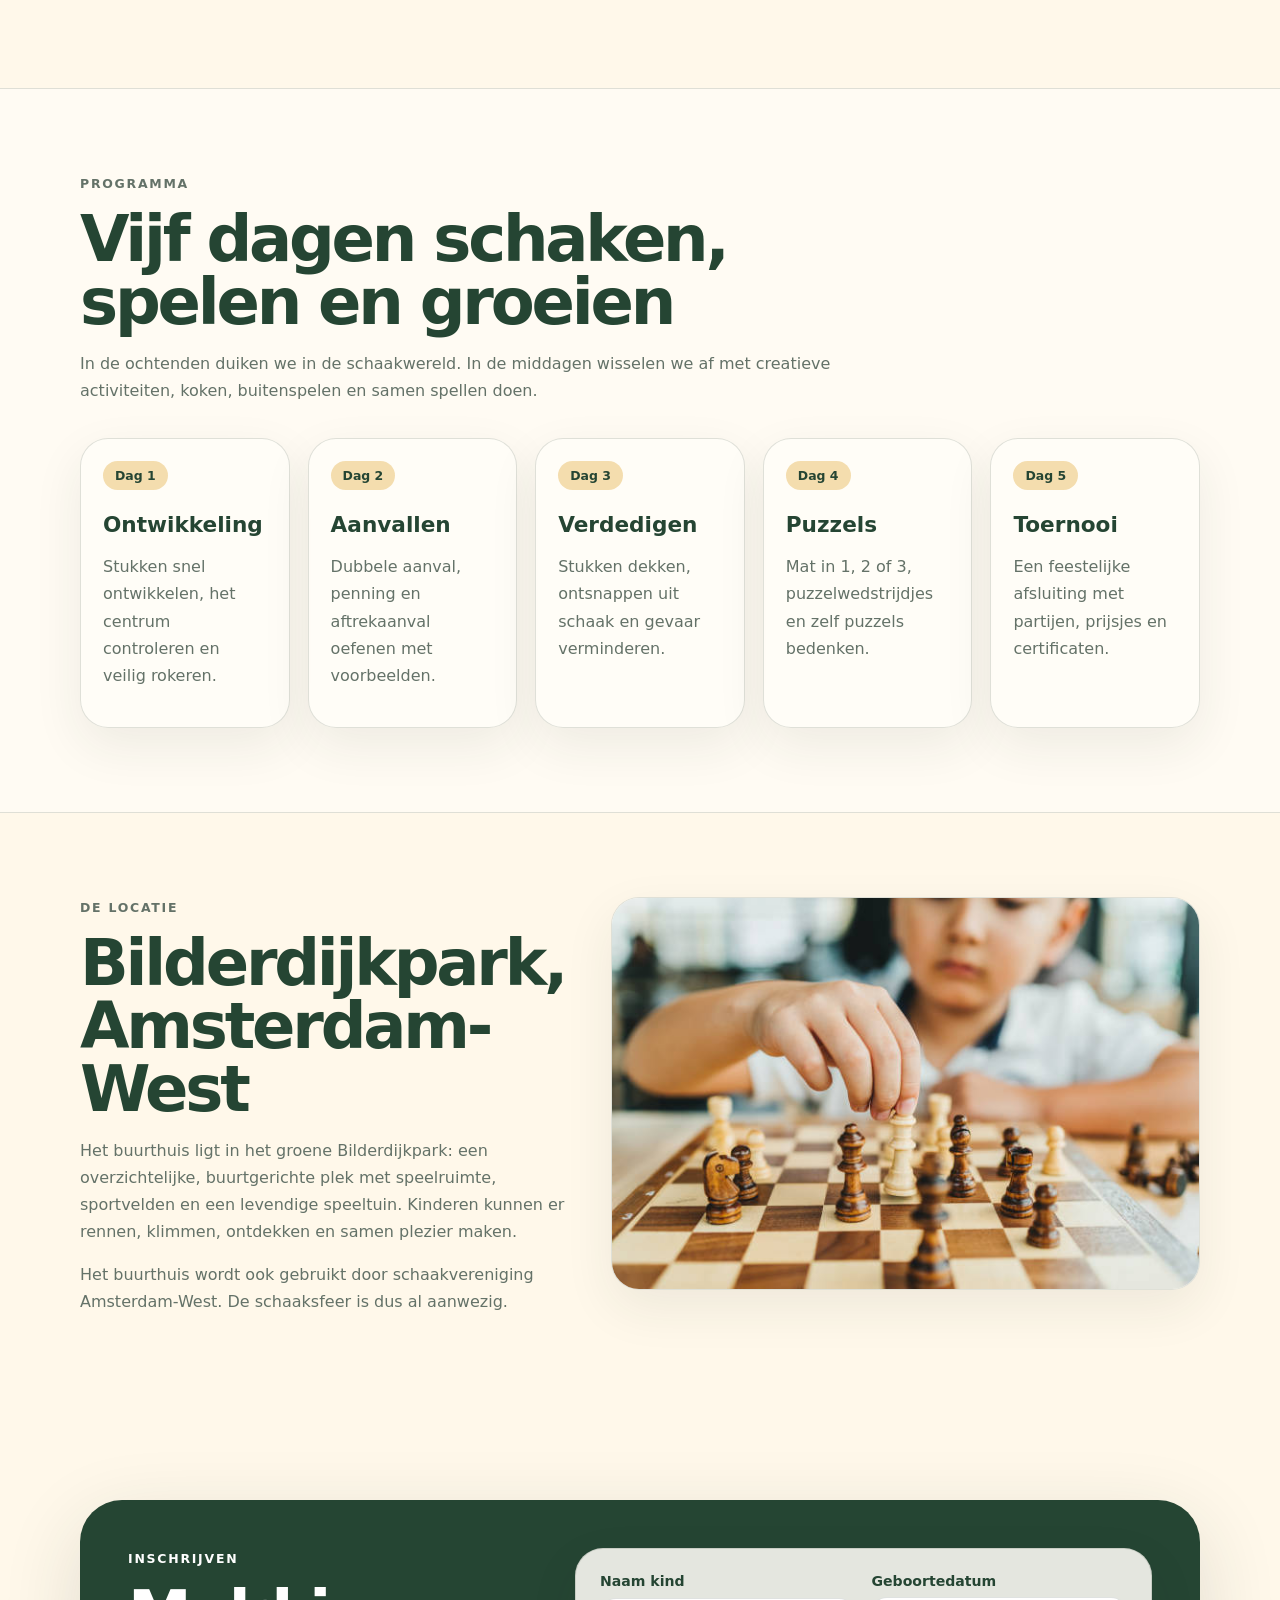
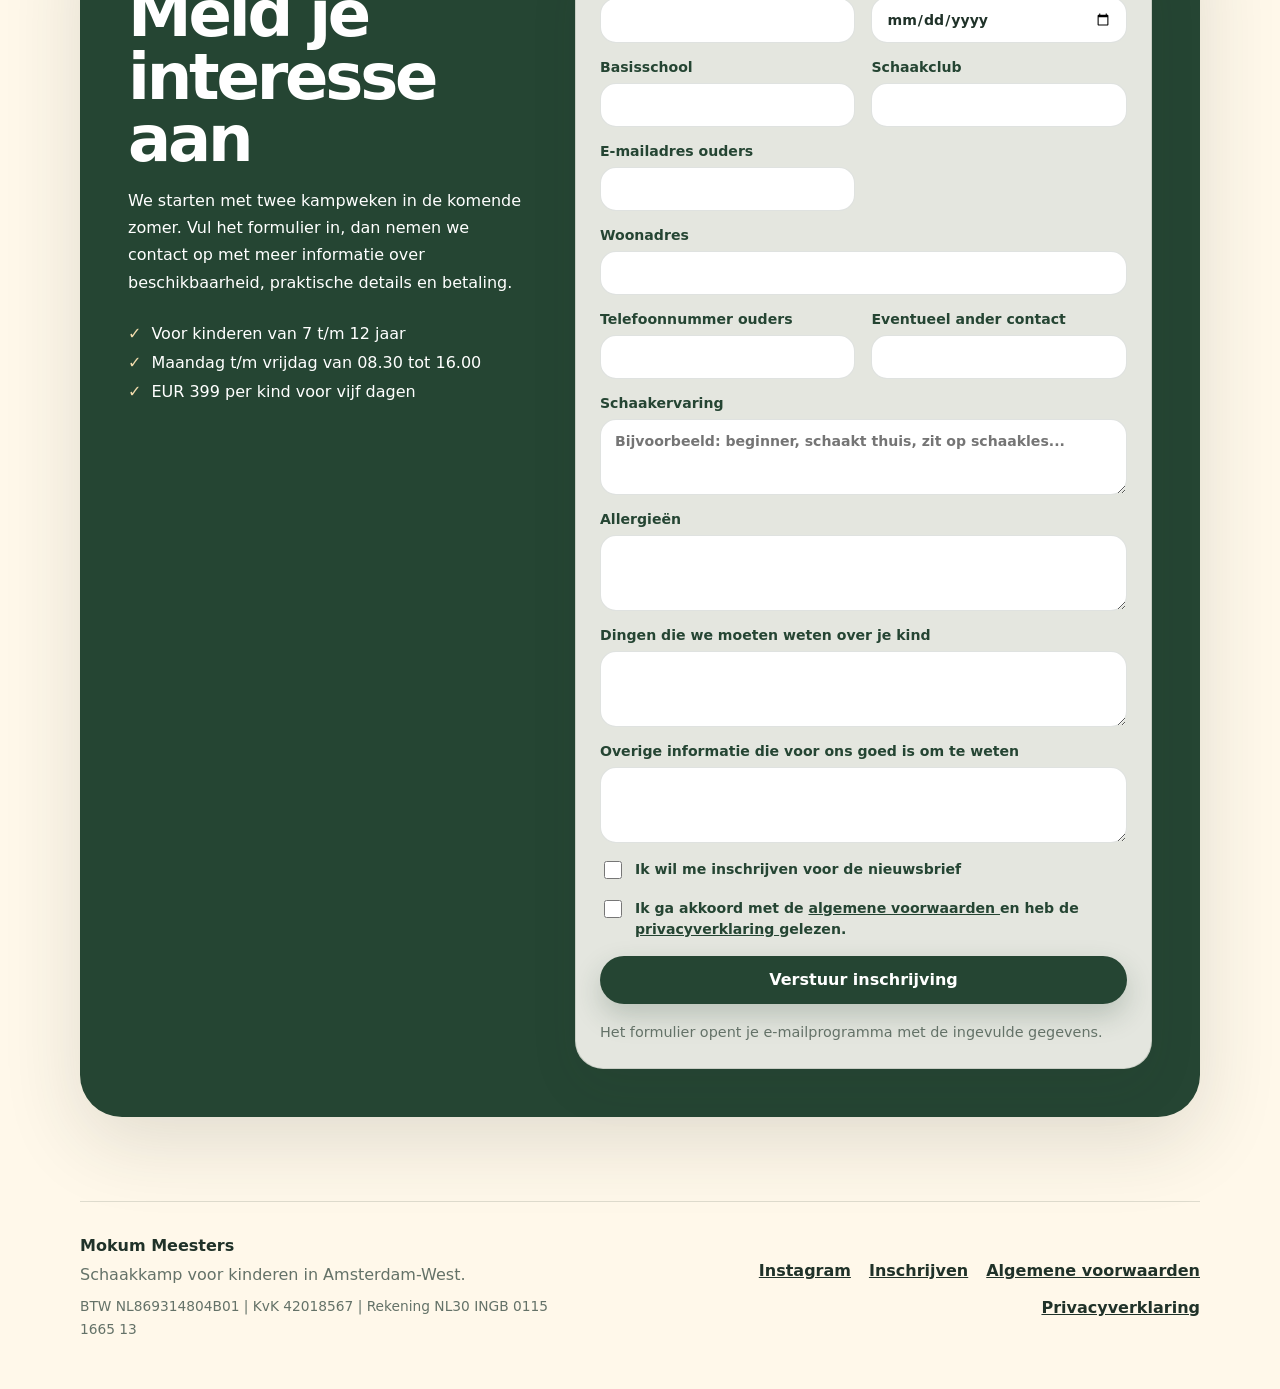
==== commit fd3b2666: "privacy and algemen voorwaarden" ====
--- a/index.html
+++ b/index.html
@@ -222,6 +222,20 @@
               <input type="checkbox" name="nieuwsbrief" value="Ja" />
               <span>Ik wil me inschrijven voor de nieuwsbrief</span>
             </label>
+            <label class="checkbox full">
+              <input type="checkbox" name="akkoordVoorwaarden" value="Ja" required />
+              <span>
+                Ik ga akkoord met de
+                <a href="documenten/Algemene-Voorwaarden-MokumMeesters-Zomerkamp.docx" download>
+                  algemene voorwaarden
+                </a>
+                en heb de
+                <a href="documenten/Privacyverklaring_MokumMeesters.docx" download>
+                  privacyverklaring
+                </a>
+                gelezen.
+              </span>
+            </label>
             <button class="button primary full" type="submit">Verstuur inschrijving</button>
             <p class="form-note" id="form-note">
               Het formulier opent je e-mailprogramma met de ingevulde gegevens.
@@ -244,6 +258,12 @@
           Instagram
         </a>
         <a href="#inschrijven">Inschrijven</a>
+        <a href="documenten/Algemene-Voorwaarden-MokumMeesters-Zomerkamp.docx" download>
+          Algemene voorwaarden
+        </a>
+        <a href="documenten/Privacyverklaring_MokumMeesters.docx" download>
+          Privacyverklaring
+        </a>
       </div>
     </footer>
 
--- a/styles.css
+++ b/styles.css
@@ -401,14 +401,24 @@
 
 .signup-form .checkbox {
   display: flex;
-  align-items: center;
+  align-items: flex-start;
   gap: 10px;
 }
 
 .signup-form .checkbox input {
+  flex: 0 0 auto;
   width: 18px;
   height: 18px;
+  margin-top: 2px;
   accent-color: var(--sage-dark);
+}
+
+.signup-form .checkbox span {
+  line-height: 1.5;
+}
+
+.signup-form .checkbox a {
+  color: var(--sage-dark);
 }
 
 .signup-form input,
@@ -457,6 +467,8 @@
 }
 
 .footer-links {
+  flex-wrap: wrap;
+  justify-content: flex-end;
   gap: 18px;
   font-weight: 900;
 }
@@ -530,4 +542,8 @@
     align-items: flex-start;
     flex-direction: column;
   }
-}
+
+  .footer-links {
+    justify-content: flex-start;
+  }
+}
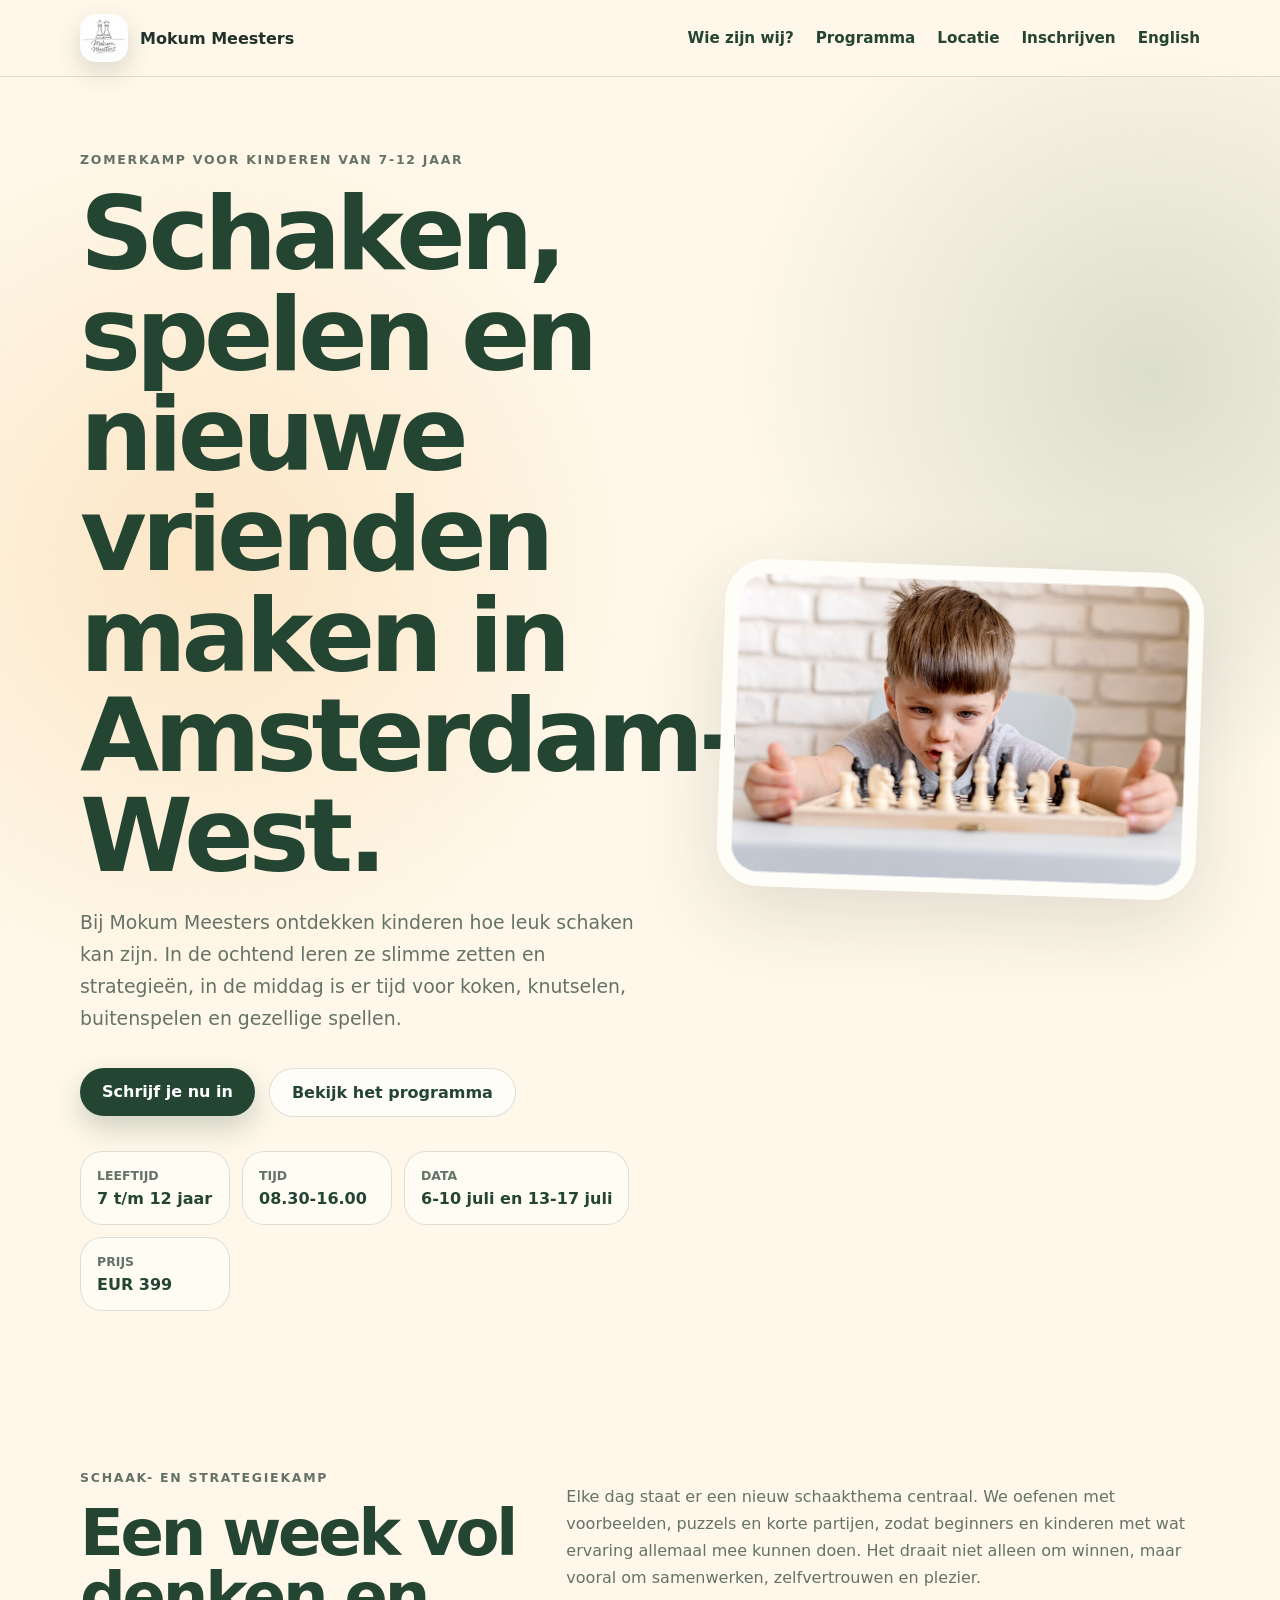
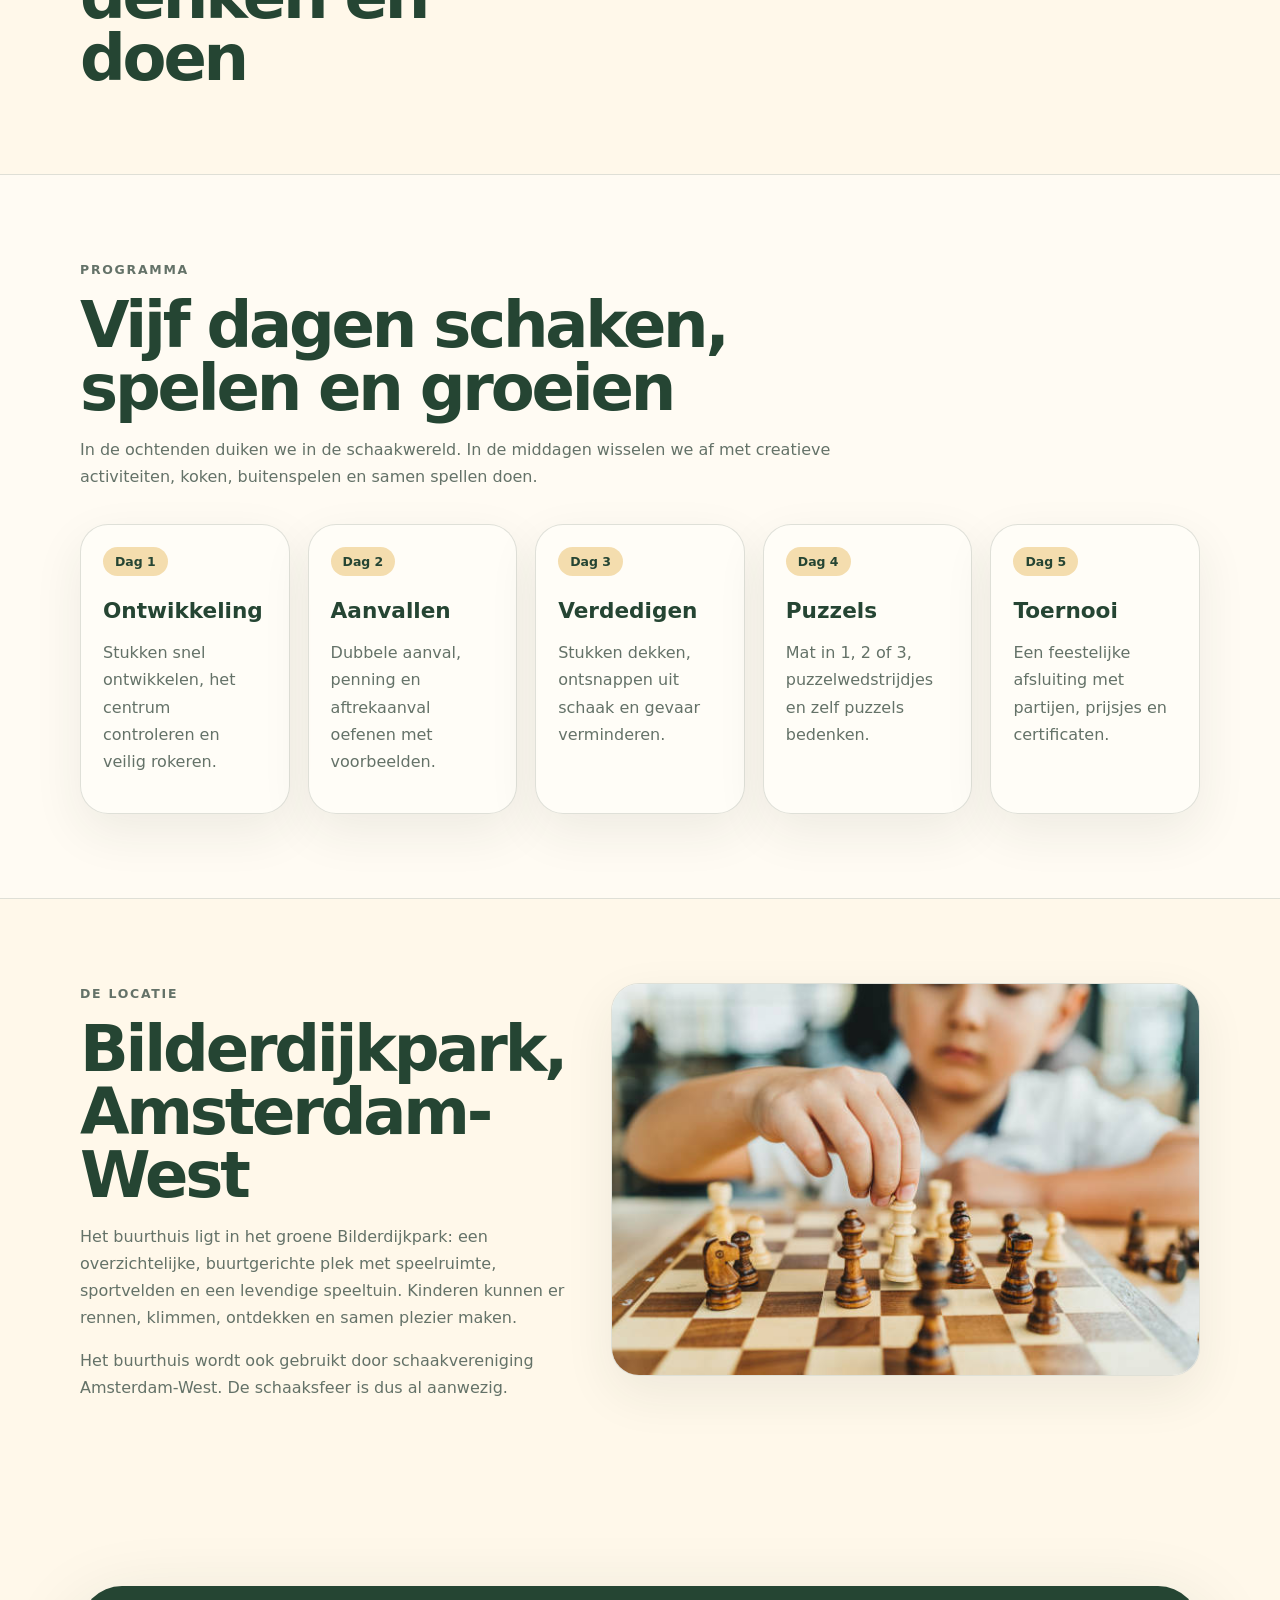
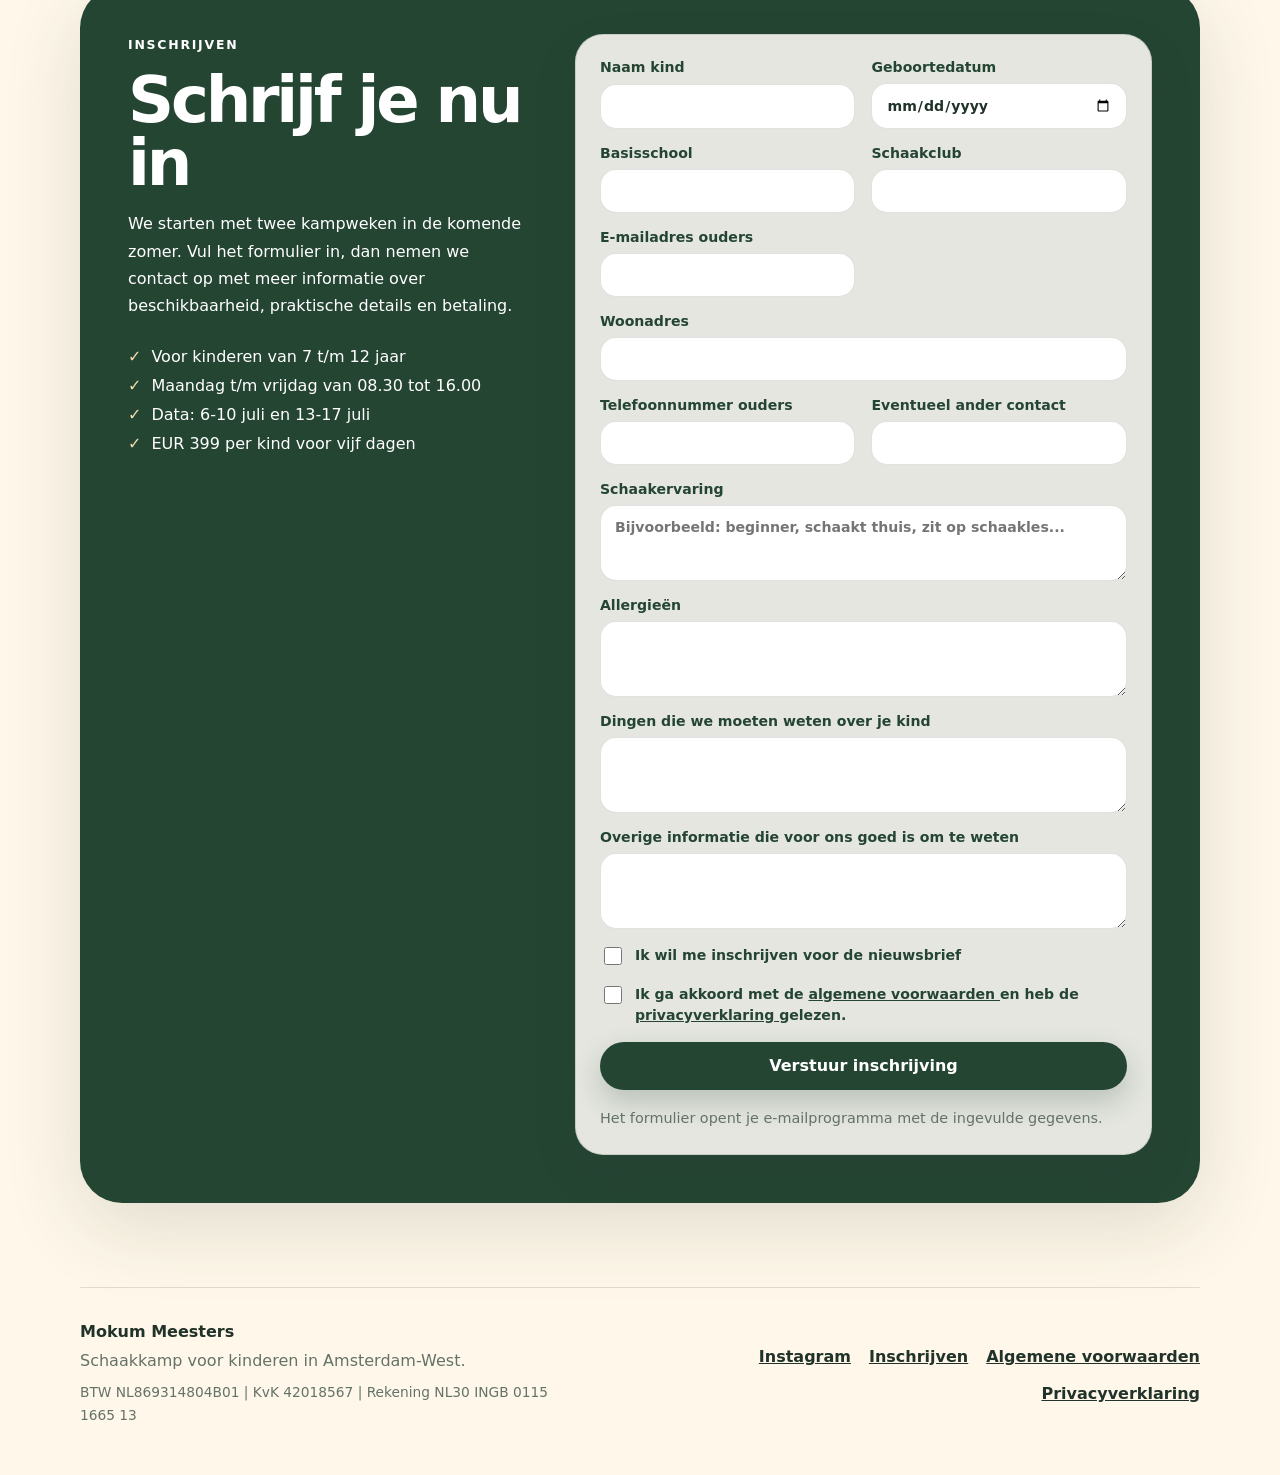
==== commit 899345a6: "Add English page, camp dates, and AanZet video embed. Make registration copy clearer, expand the abo" ====
--- a/index.html
+++ b/index.html
@@ -42,6 +42,7 @@
           <a href="#programma">Programma</a>
           <a href="#locatie">Locatie</a>
           <a href="#inschrijven">Inschrijven</a>
+          <a href="en.html" lang="en">English</a>
         </div>
       </nav>
     </header>
@@ -57,7 +58,7 @@
             voor koken, knutselen, buitenspelen en gezellige spellen.
           </p>
           <div class="hero-actions">
-            <a class="button primary" href="#inschrijven">Schrijf je in</a>
+            <a class="button primary" href="#inschrijven">Schrijf je nu in</a>
             <a class="button secondary" href="#programma">Bekijk het programma</a>
           </div>
           <dl class="facts">
@@ -68,6 +69,14 @@
             <div>
               <dt>Tijd</dt>
               <dd>08.30-16.00</dd>
+            </div>
+            <div>
+              <dt>Data</dt>
+              <dd>6-10 juli en 13-17 juli</dd>
+            </div>
+            <div>
+              <dt>Prijs</dt>
+              <dd>EUR 399</dd>
             </div>
           </dl>
         </div>
@@ -152,7 +161,7 @@
         <div class="signup">
           <div>
             <p class="eyebrow">Inschrijven</p>
-            <h2>Meld je interesse aan</h2>
+            <h2>Schrijf je nu in</h2>
             <p>
               We starten met twee kampweken in de komende zomer. Vul het formulier
               in, dan nemen we contact op met meer informatie over beschikbaarheid,
@@ -161,6 +170,7 @@
             <ul class="check-list">
               <li>Voor kinderen van 7 t/m 12 jaar</li>
               <li>Maandag t/m vrijdag van 08.30 tot 16.00</li>
+              <li>Data: 6-10 juli en 13-17 juli</li>
               <li>EUR 399 per kind voor vijf dagen</li>
             </ul>
           </div>
--- a/styles.css
+++ b/styles.css
@@ -304,7 +304,8 @@
 .card,
 .program-day,
 .signup-form,
-.photo-card {
+.photo-card,
+.video-card {
   border: 1px solid var(--line);
   border-radius: 28px;
   background: rgba(255, 253, 247, 0.88);
@@ -353,6 +354,25 @@
   height: 100%;
   min-height: 360px;
   object-fit: cover;
+}
+
+.video-card {
+  overflow: hidden;
+}
+
+.video-card iframe,
+.video-card video {
+  display: block;
+  width: 100%;
+  aspect-ratio: 16 / 9;
+  border: 0;
+  background: var(--sage-dark);
+}
+
+.video-card p {
+  margin: 0;
+  padding: 18px 22px 22px;
+  color: var(--muted);
 }
 
 .signup {
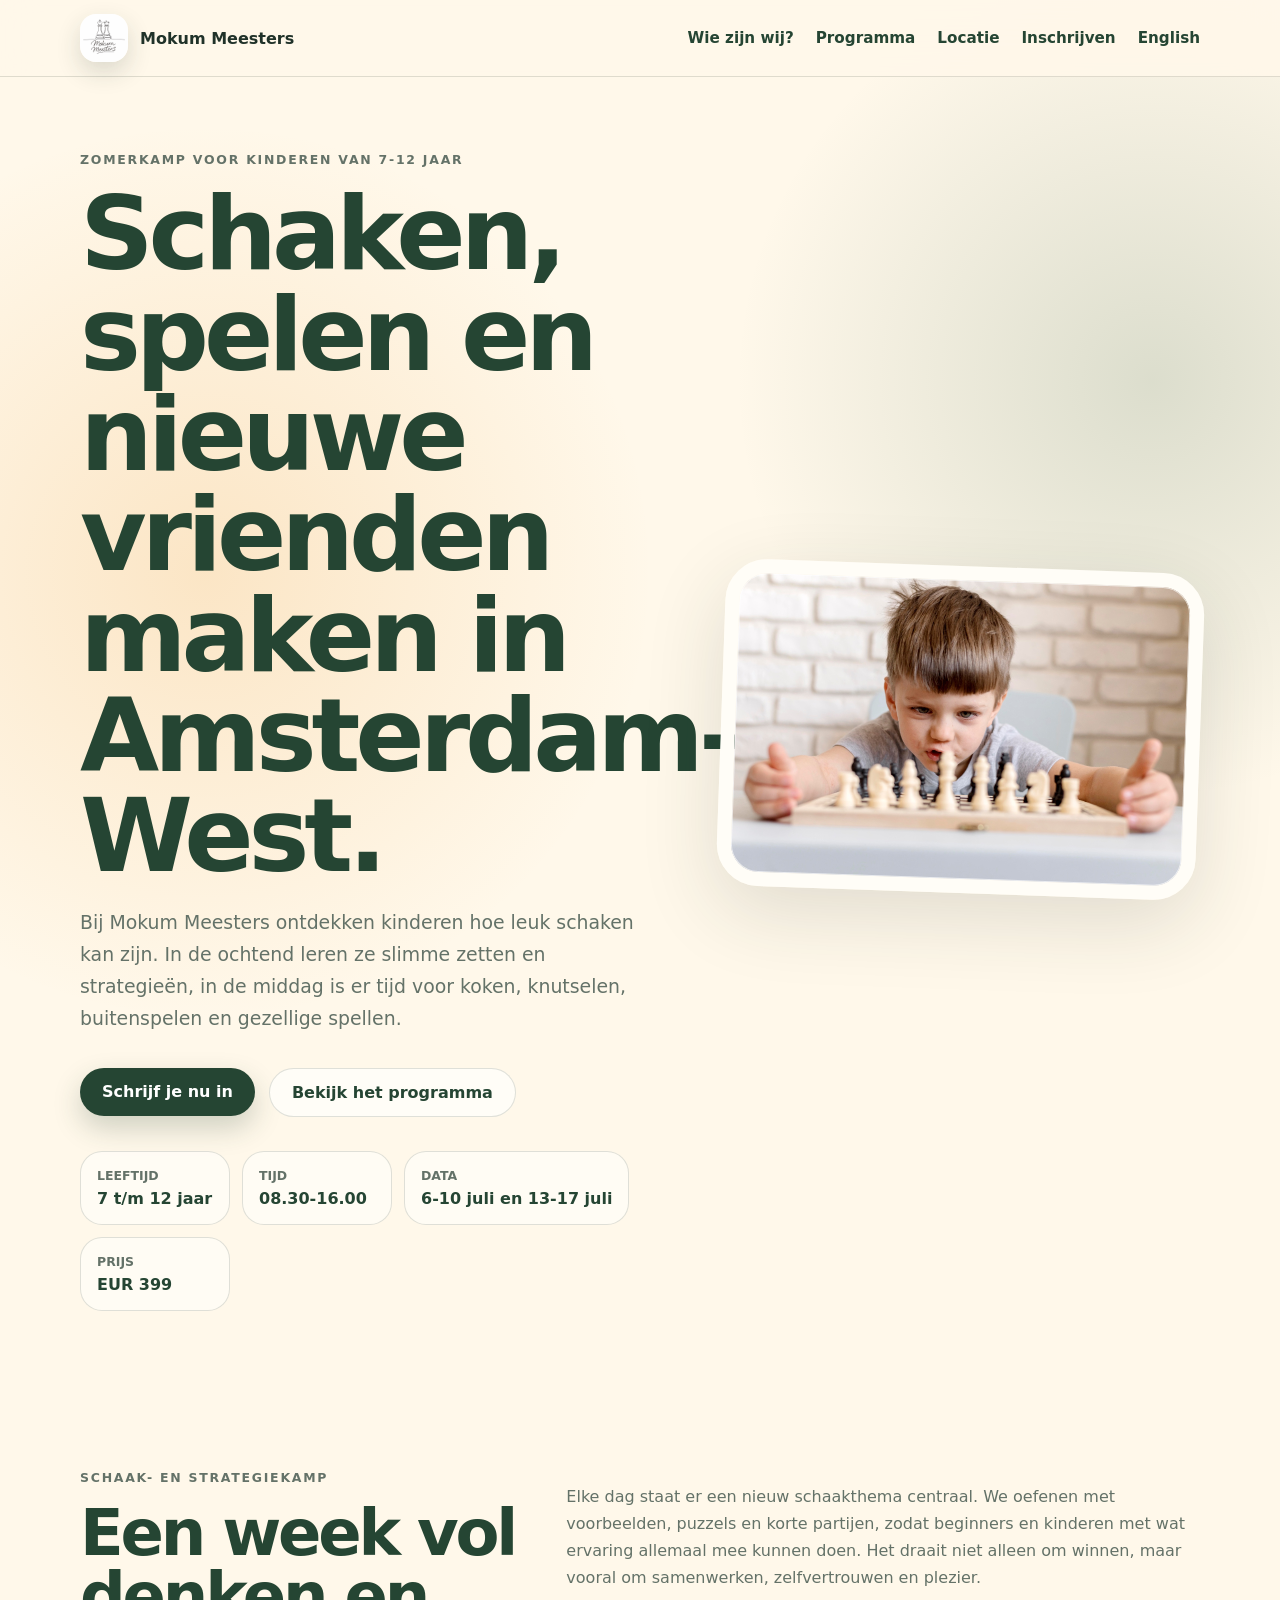
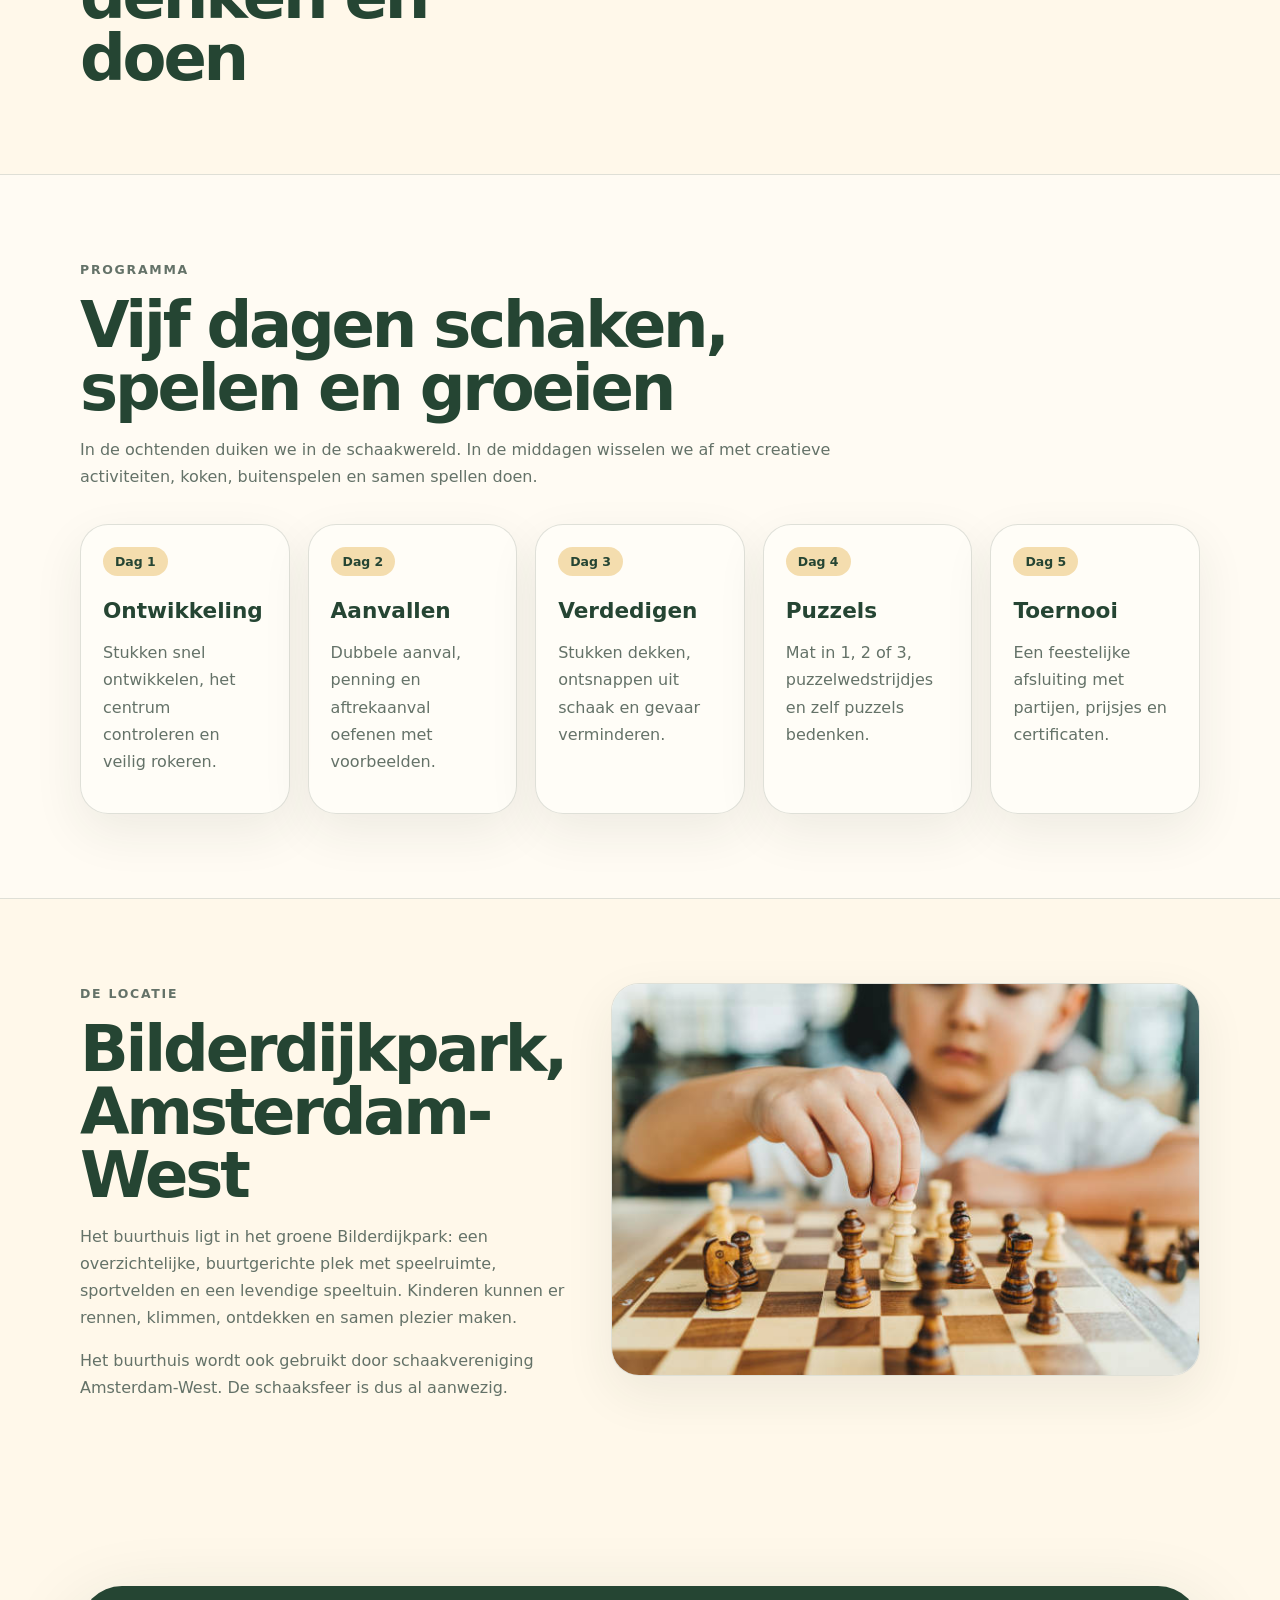
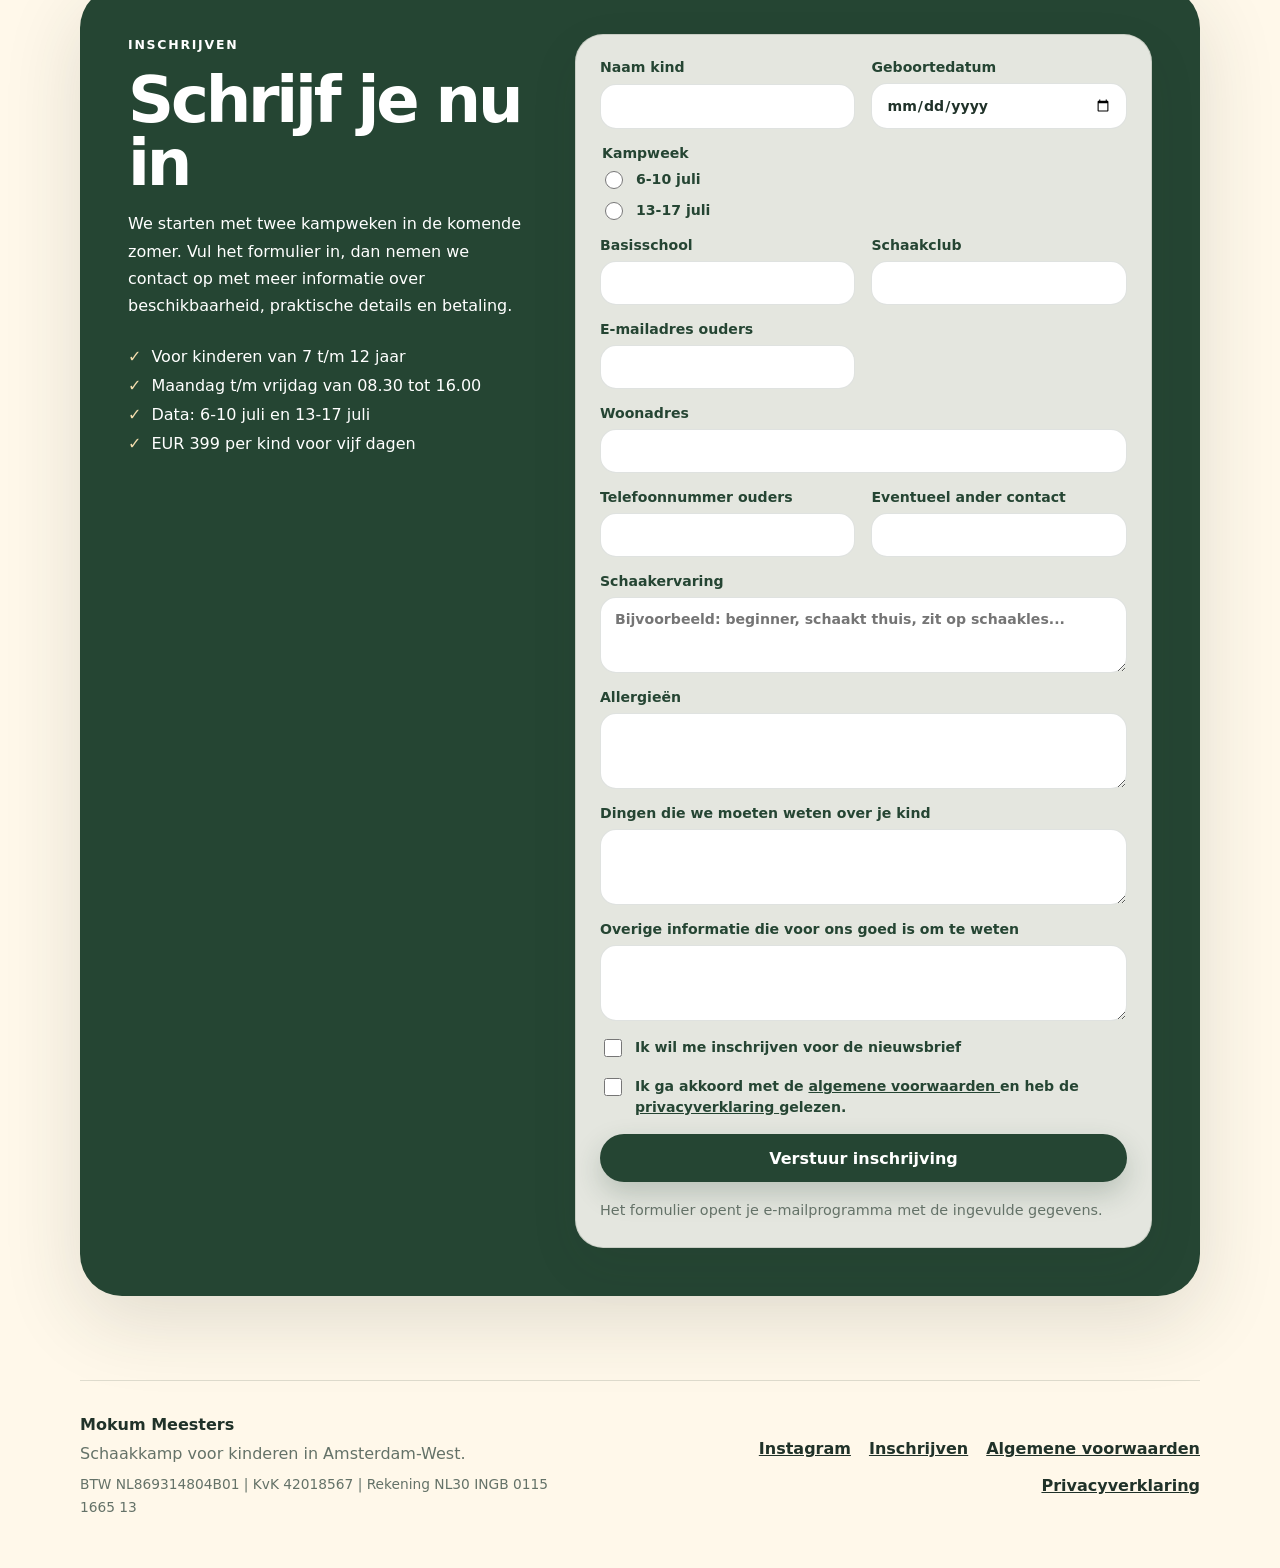
==== commit b9adbe4a: "Add camp week selection to the signup form. Let parents choose between 6-10 July and 13-17 July and " ====
--- a/index.html
+++ b/index.html
@@ -184,6 +184,17 @@
               Geboortedatum
               <input type="date" name="geboortedatum" min="2014-01-01" max="2019-12-31" required />
             </label>
+            <fieldset class="radio-group full">
+              <legend>Kampweek</legend>
+              <label class="radio">
+                <input type="radio" name="kampweek" value="6-10 juli" required />
+                <span>6-10 juli</span>
+              </label>
+              <label class="radio">
+                <input type="radio" name="kampweek" value="13-17 juli" />
+                <span>13-17 juli</span>
+              </label>
+            </fieldset>
             <label>
               Basisschool
               <input name="basisschool" autocomplete="organization" />
--- a/styles.css
+++ b/styles.css
@@ -419,10 +419,38 @@
   font-weight: 900;
 }
 
-.signup-form .checkbox {
+.signup-form .checkbox,
+.signup-form .radio {
   display: flex;
   align-items: flex-start;
   gap: 10px;
+}
+
+.signup-form .radio-group {
+  margin: 0;
+  padding: 0;
+  border: 0;
+  display: grid;
+  gap: 10px;
+}
+
+.signup-form .radio-group legend {
+  margin-bottom: 8px;
+  color: var(--sage-dark);
+  font-size: 0.88rem;
+  font-weight: 900;
+}
+
+.signup-form .radio input {
+  flex: 0 0 auto;
+  width: 18px;
+  height: 18px;
+  margin-top: 2px;
+  accent-color: var(--sage-dark);
+}
+
+.signup-form .radio span {
+  line-height: 1.5;
 }
 
 .signup-form .checkbox input {
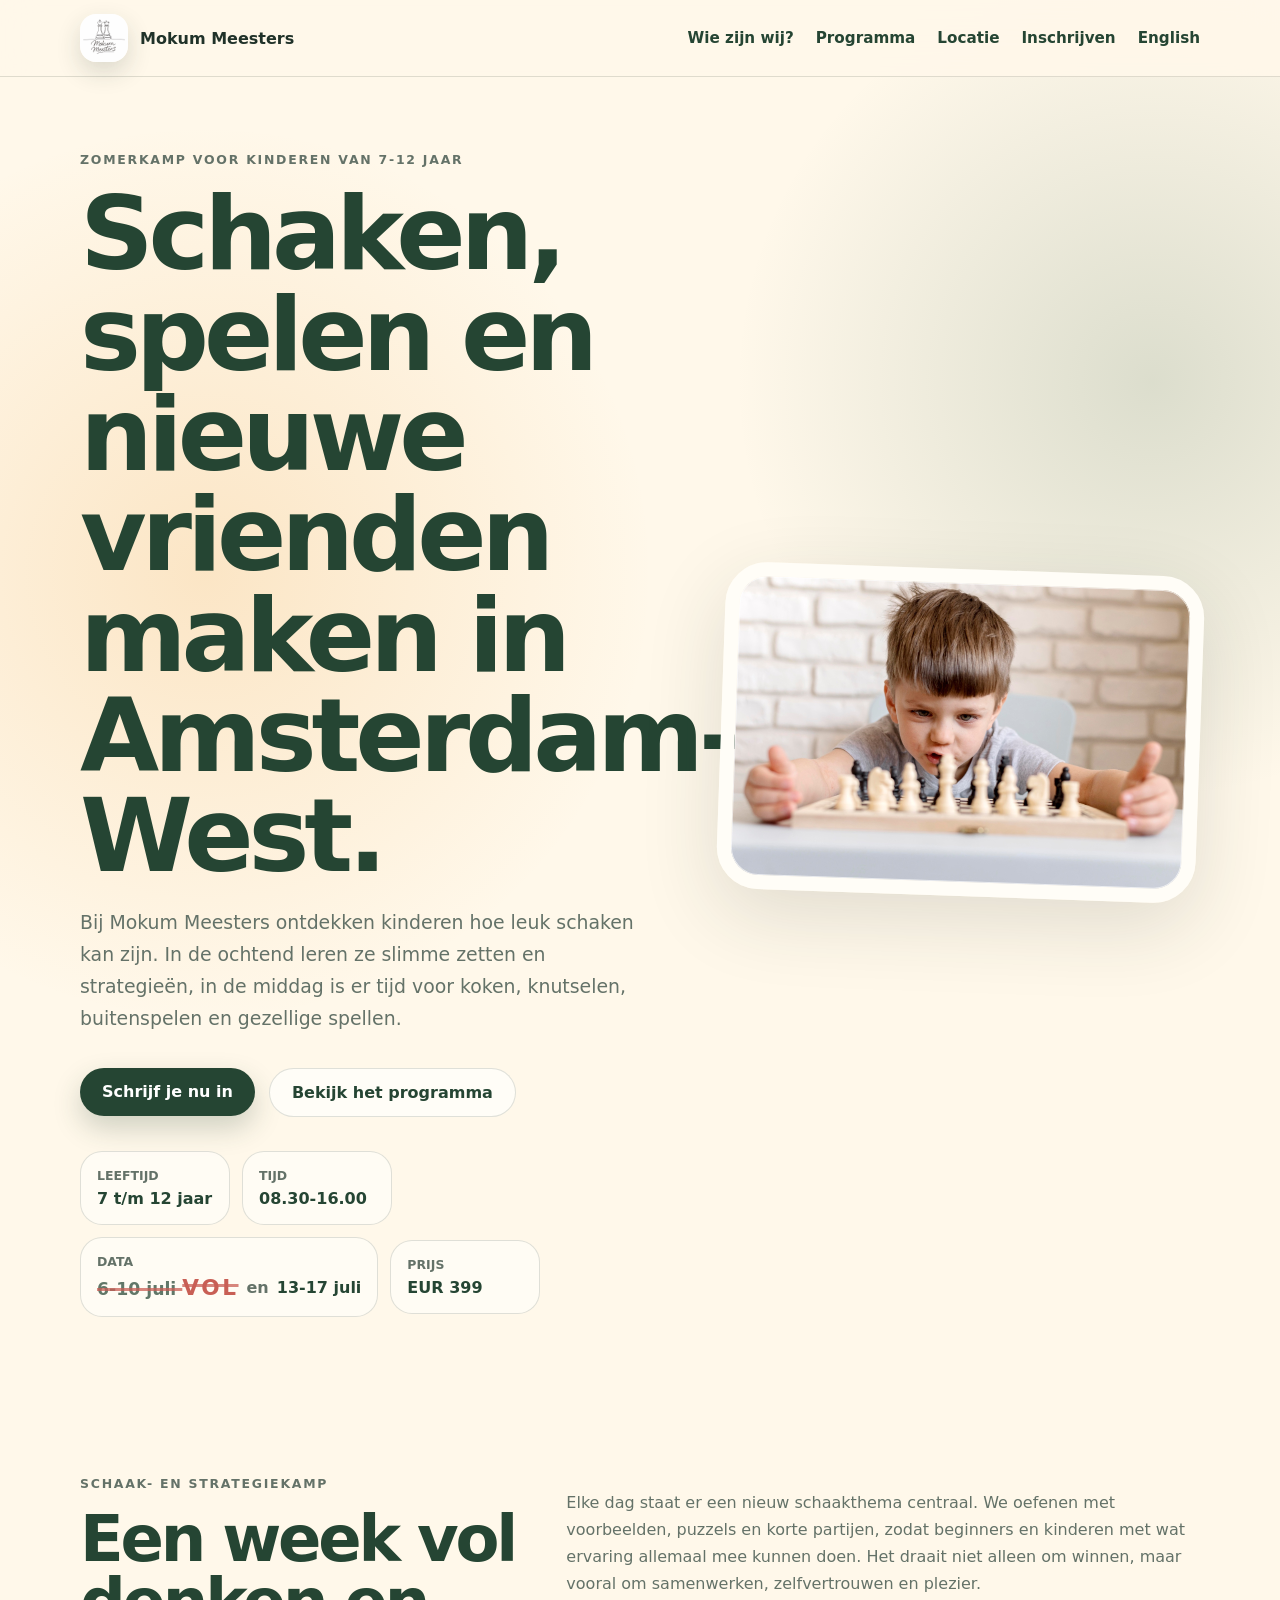
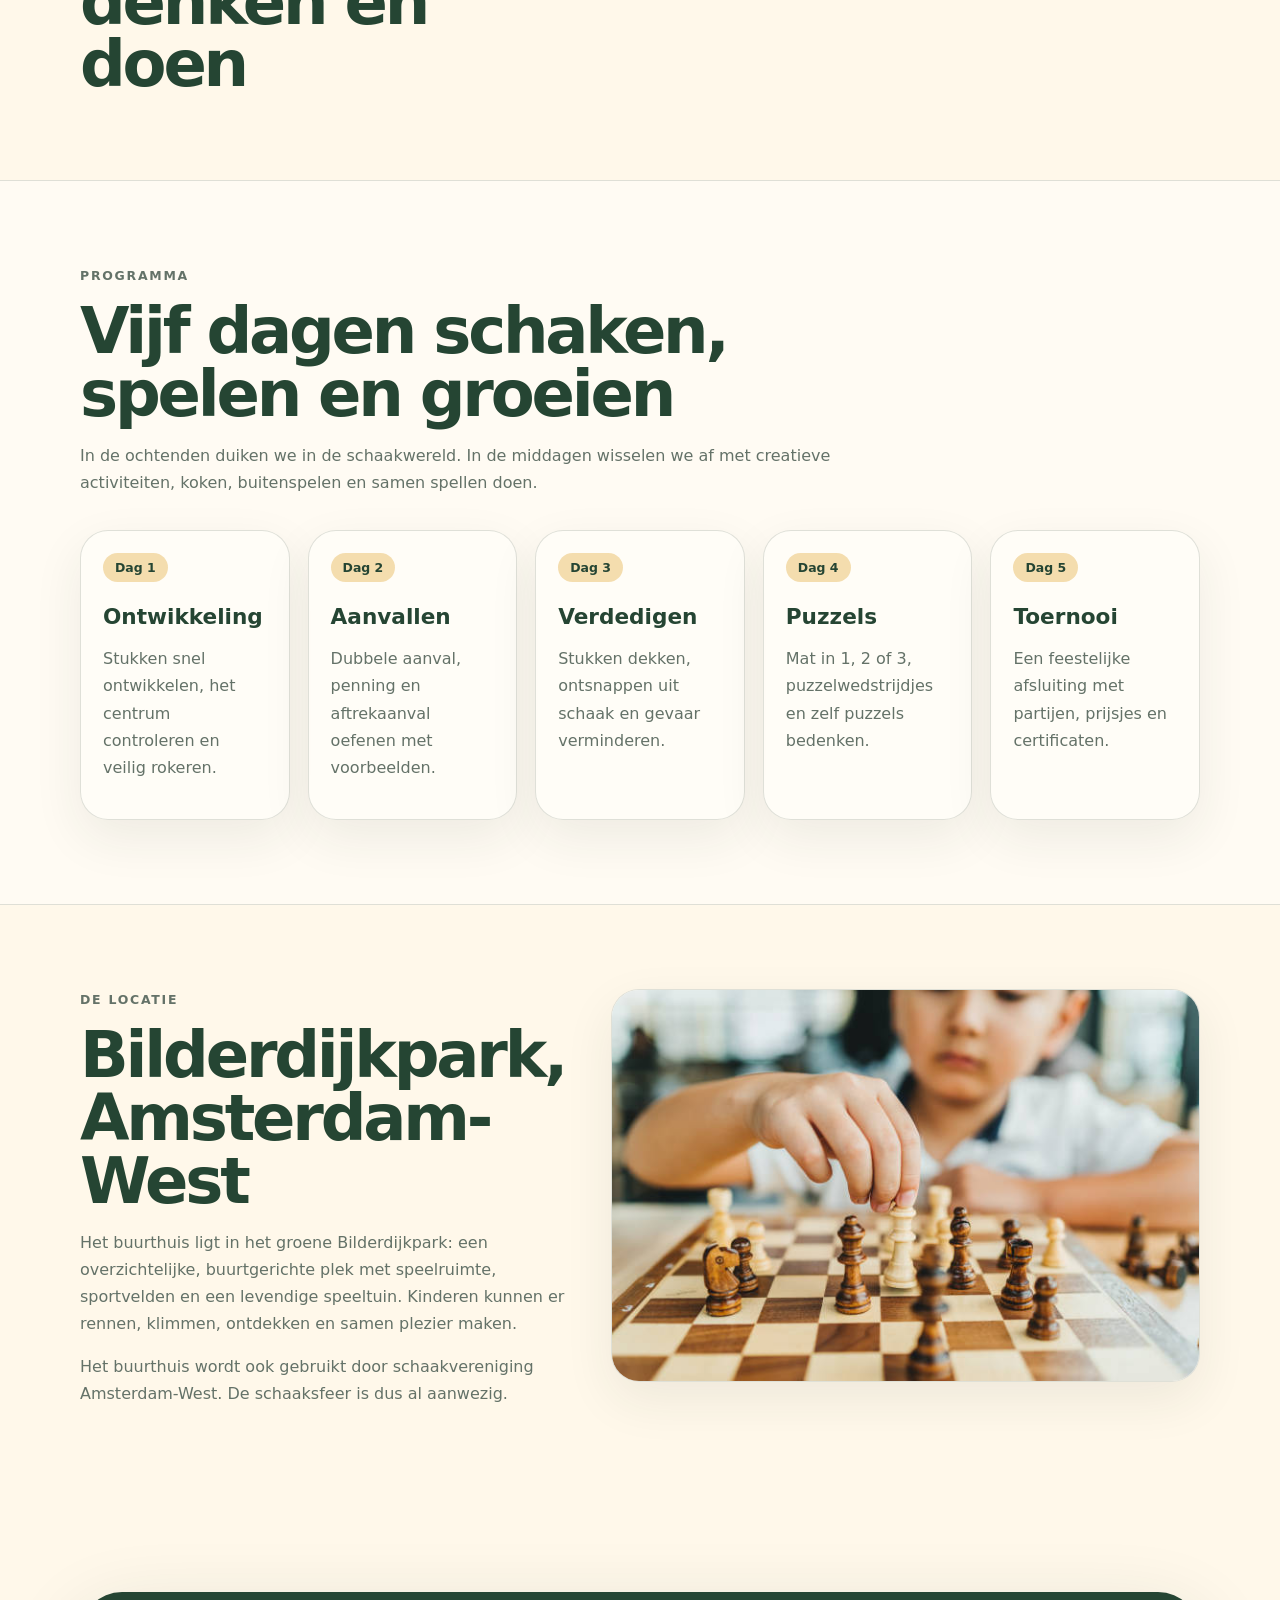
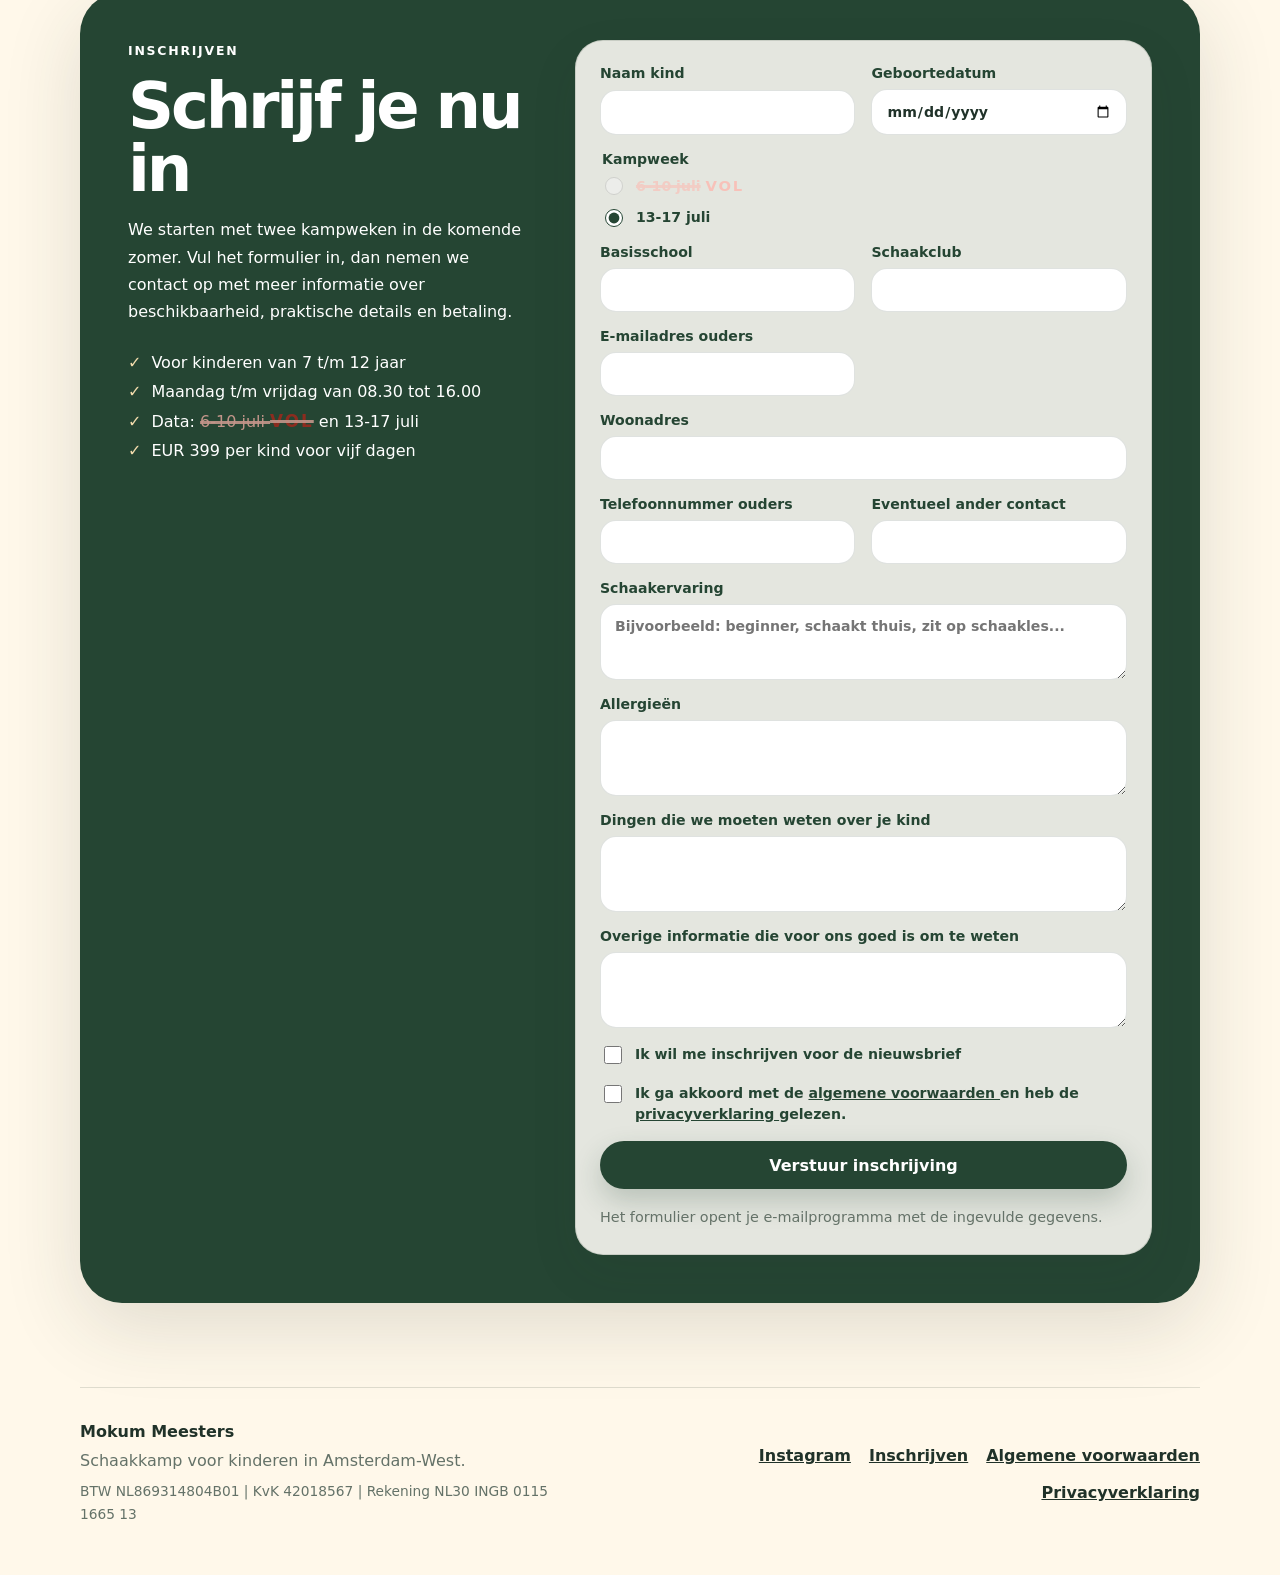
==== commit 6c015b41: "Mark week 1 as full and fix signup form validation. Show 6-10 July as VOL/FULL with a strikethrough," ====
--- a/index.html
+++ b/index.html
@@ -72,7 +72,11 @@
             </div>
             <div>
               <dt>Data</dt>
-              <dd>6-10 juli en 13-17 juli</dd>
+              <dd class="camp-dates">
+                <span class="week-full week-full--large">6-10 juli <strong>VOL</strong></span>
+                <span class="camp-dates-sep">en</span>
+                <span>13-17 juli</span>
+              </dd>
             </div>
             <div>
               <dt>Prijs</dt>
@@ -170,7 +174,7 @@
             <ul class="check-list">
               <li>Voor kinderen van 7 t/m 12 jaar</li>
               <li>Maandag t/m vrijdag van 08.30 tot 16.00</li>
-              <li>Data: 6-10 juli en 13-17 juli</li>
+              <li>Data: <span class="week-full">6-10 juli <strong>VOL</strong></span> en 13-17 juli</li>
               <li>EUR 399 per kind voor vijf dagen</li>
             </ul>
           </div>
@@ -186,12 +190,15 @@
             </label>
             <fieldset class="radio-group full">
               <legend>Kampweek</legend>
-              <label class="radio">
-                <input type="radio" name="kampweek" value="6-10 juli" required />
-                <span>6-10 juli</span>
+              <label class="radio radio-disabled">
+                <input type="radio" name="kampweek" value="6-10 juli" disabled />
+                <span>
+                  <span class="week-full">6-10 juli</span>
+                  <strong class="vol-badge">VOL</strong>
+                </span>
               </label>
               <label class="radio">
-                <input type="radio" name="kampweek" value="13-17 juli" />
+                <input type="radio" name="kampweek" value="13-17 juli" required checked />
                 <span>13-17 juli</span>
               </label>
             </fieldset>
--- a/styles.css
+++ b/styles.css
@@ -243,6 +243,59 @@
   font-weight: 900;
 }
 
+.camp-dates {
+  display: flex;
+  flex-wrap: wrap;
+  align-items: center;
+  gap: 0.35rem 0.5rem;
+}
+
+.camp-dates-sep {
+  color: var(--muted);
+  font-weight: 800;
+}
+
+.week-full {
+  text-decoration: line-through;
+  text-decoration-thickness: 3px;
+  text-decoration-color: rgba(180, 35, 24, 0.75);
+  opacity: 0.72;
+}
+
+.week-full strong,
+.vol-badge {
+  text-decoration: none;
+  color: #b42318;
+  font-size: 1.05em;
+  letter-spacing: 0.12em;
+}
+
+.week-full--large {
+  font-size: 1.08rem;
+}
+
+.week-full--large strong {
+  font-size: 1.35rem;
+}
+
+.signup .week-full,
+.signup .vol-badge {
+  color: #ffb4ab;
+}
+
+.signup .week-full {
+  text-decoration-color: rgba(255, 180, 171, 0.9);
+}
+
+.signup-form .radio-disabled {
+  opacity: 0.72;
+  cursor: not-allowed;
+}
+
+.signup-form .radio-disabled input {
+  cursor: not-allowed;
+}
+
 .hero-card {
   position: relative;
   border: 14px solid var(--paper);
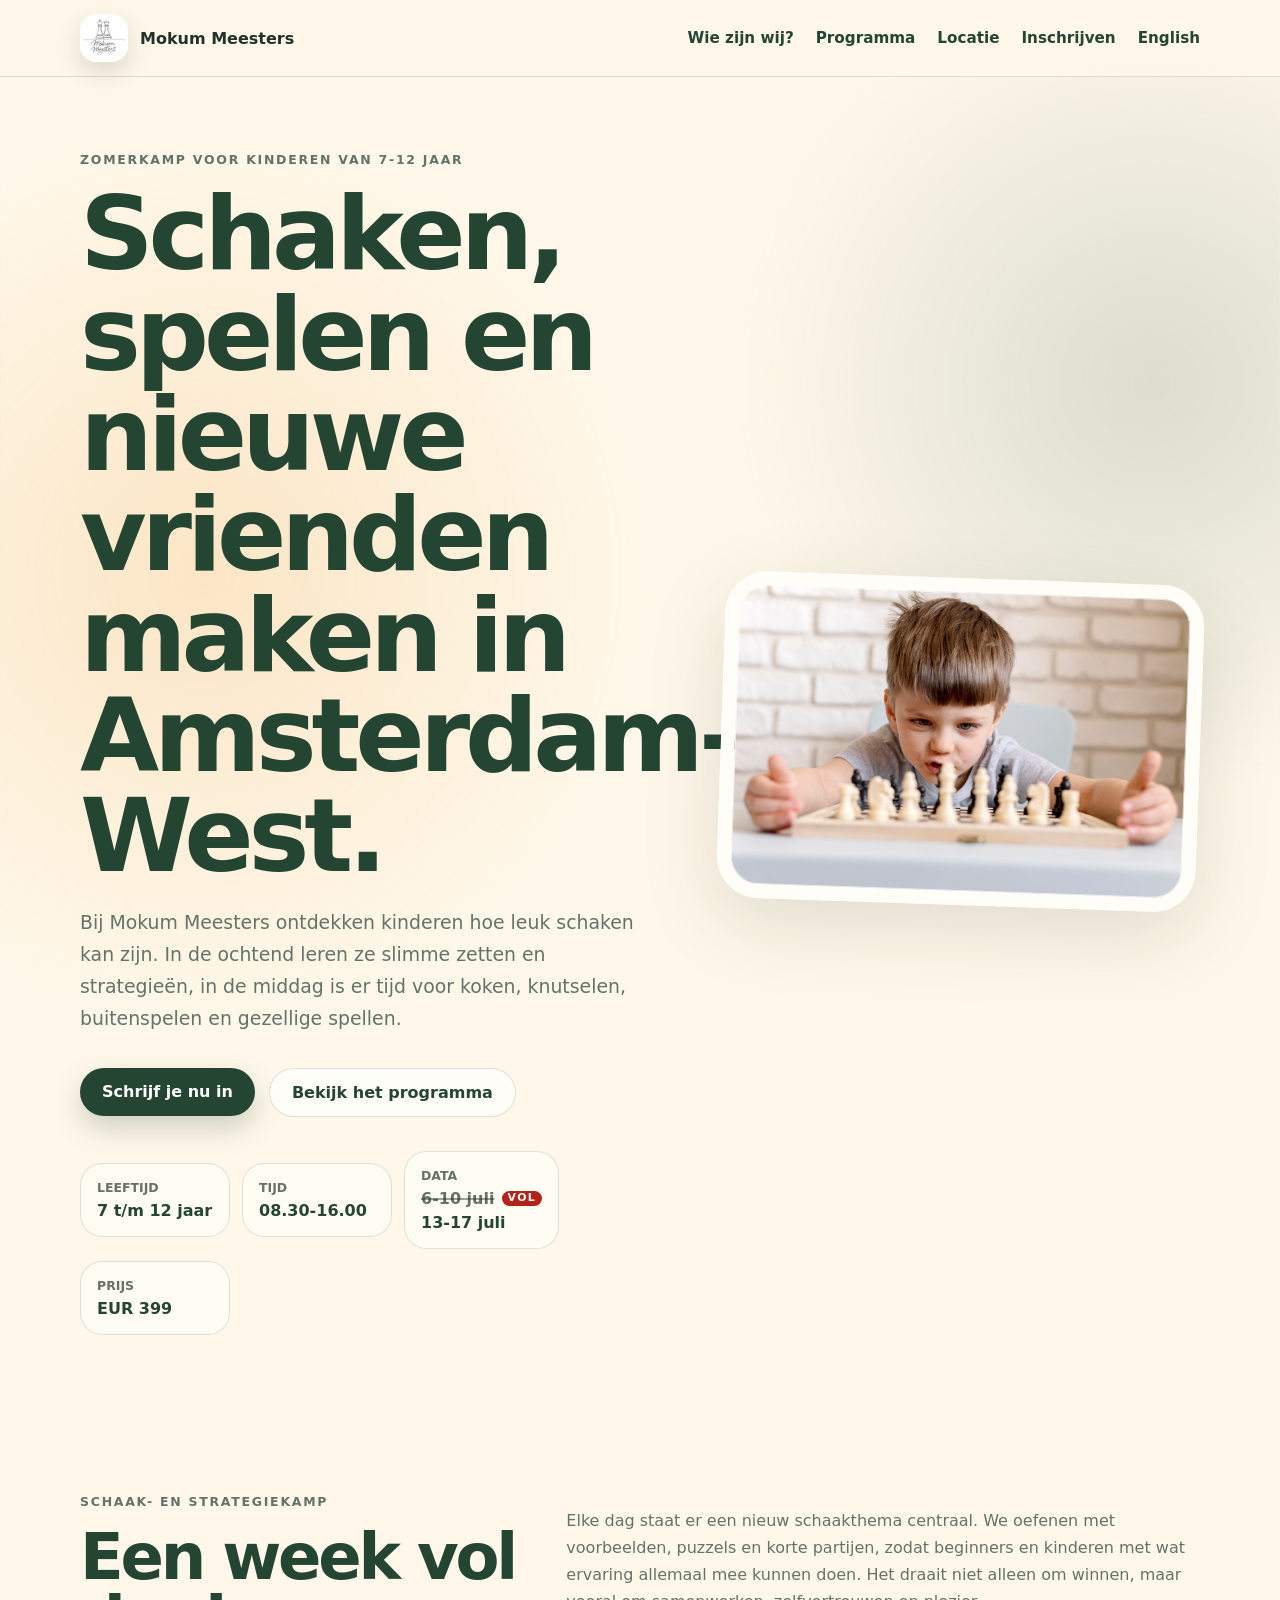
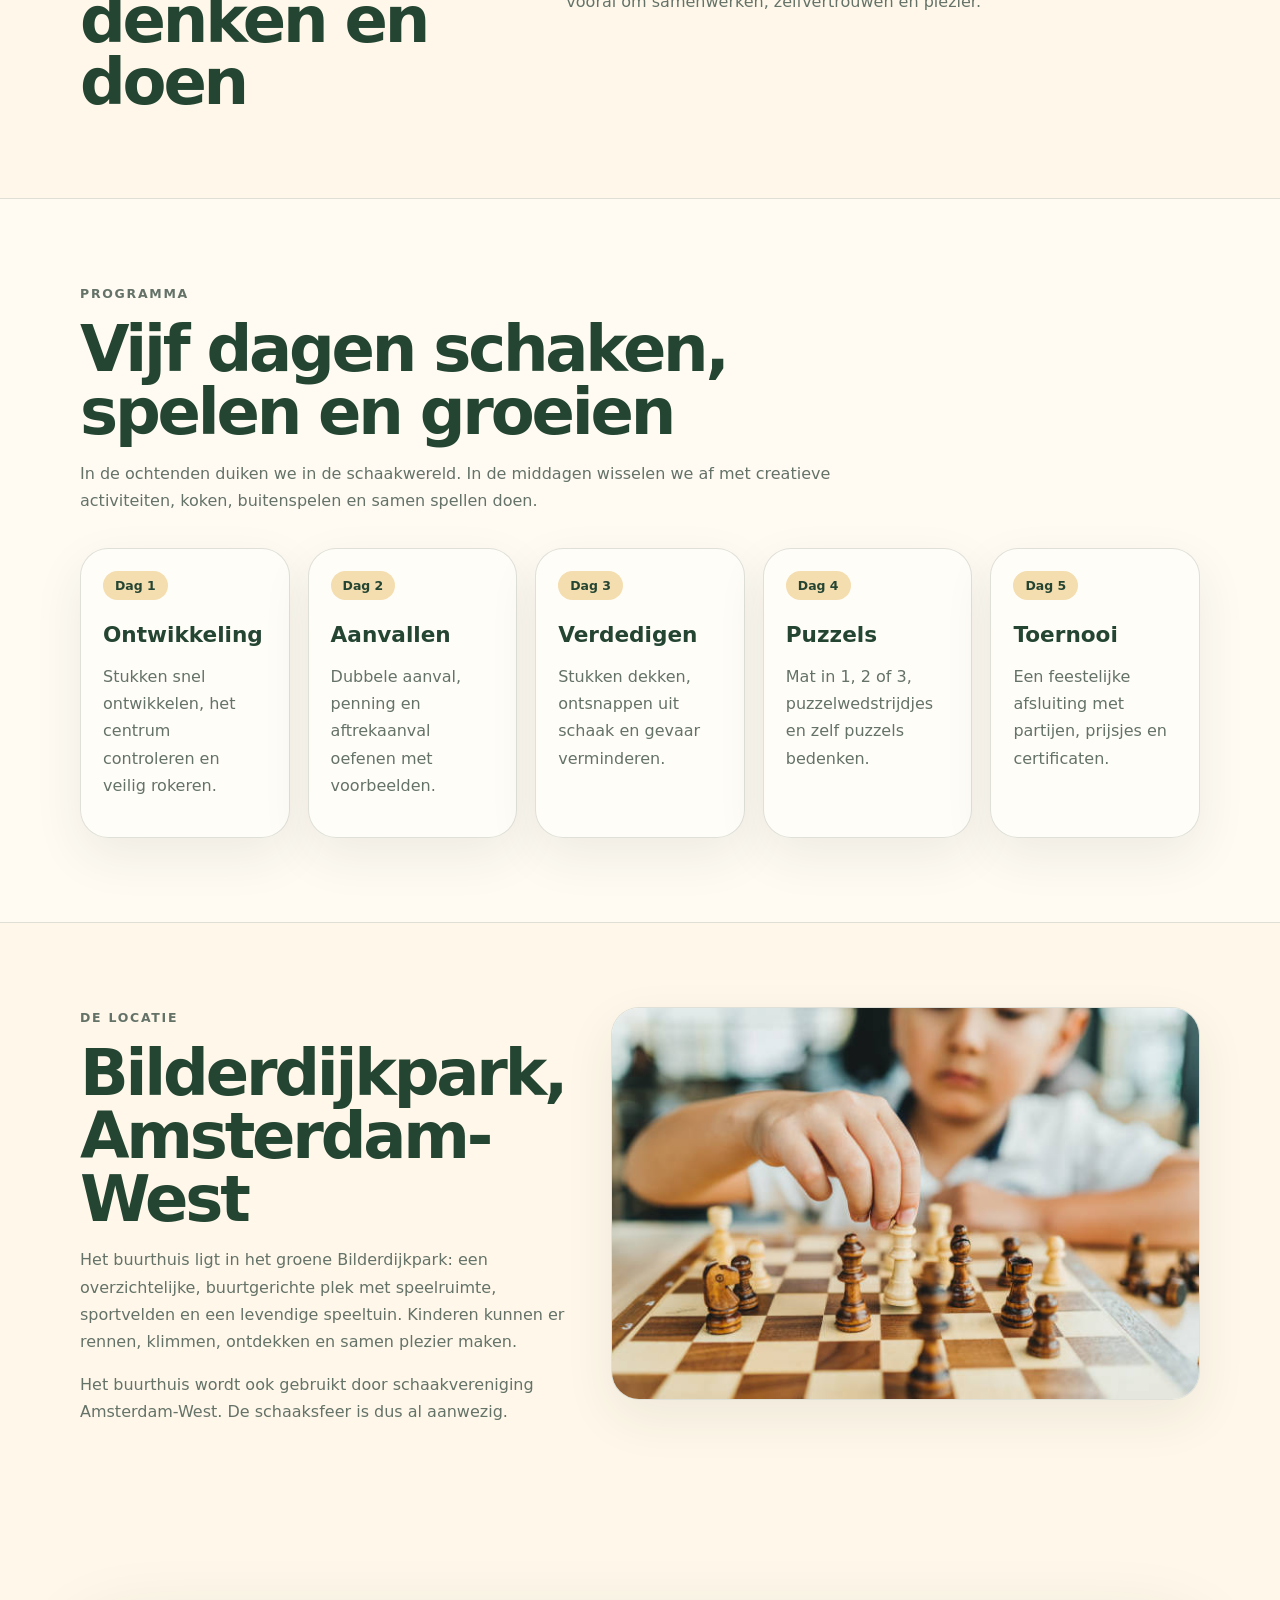
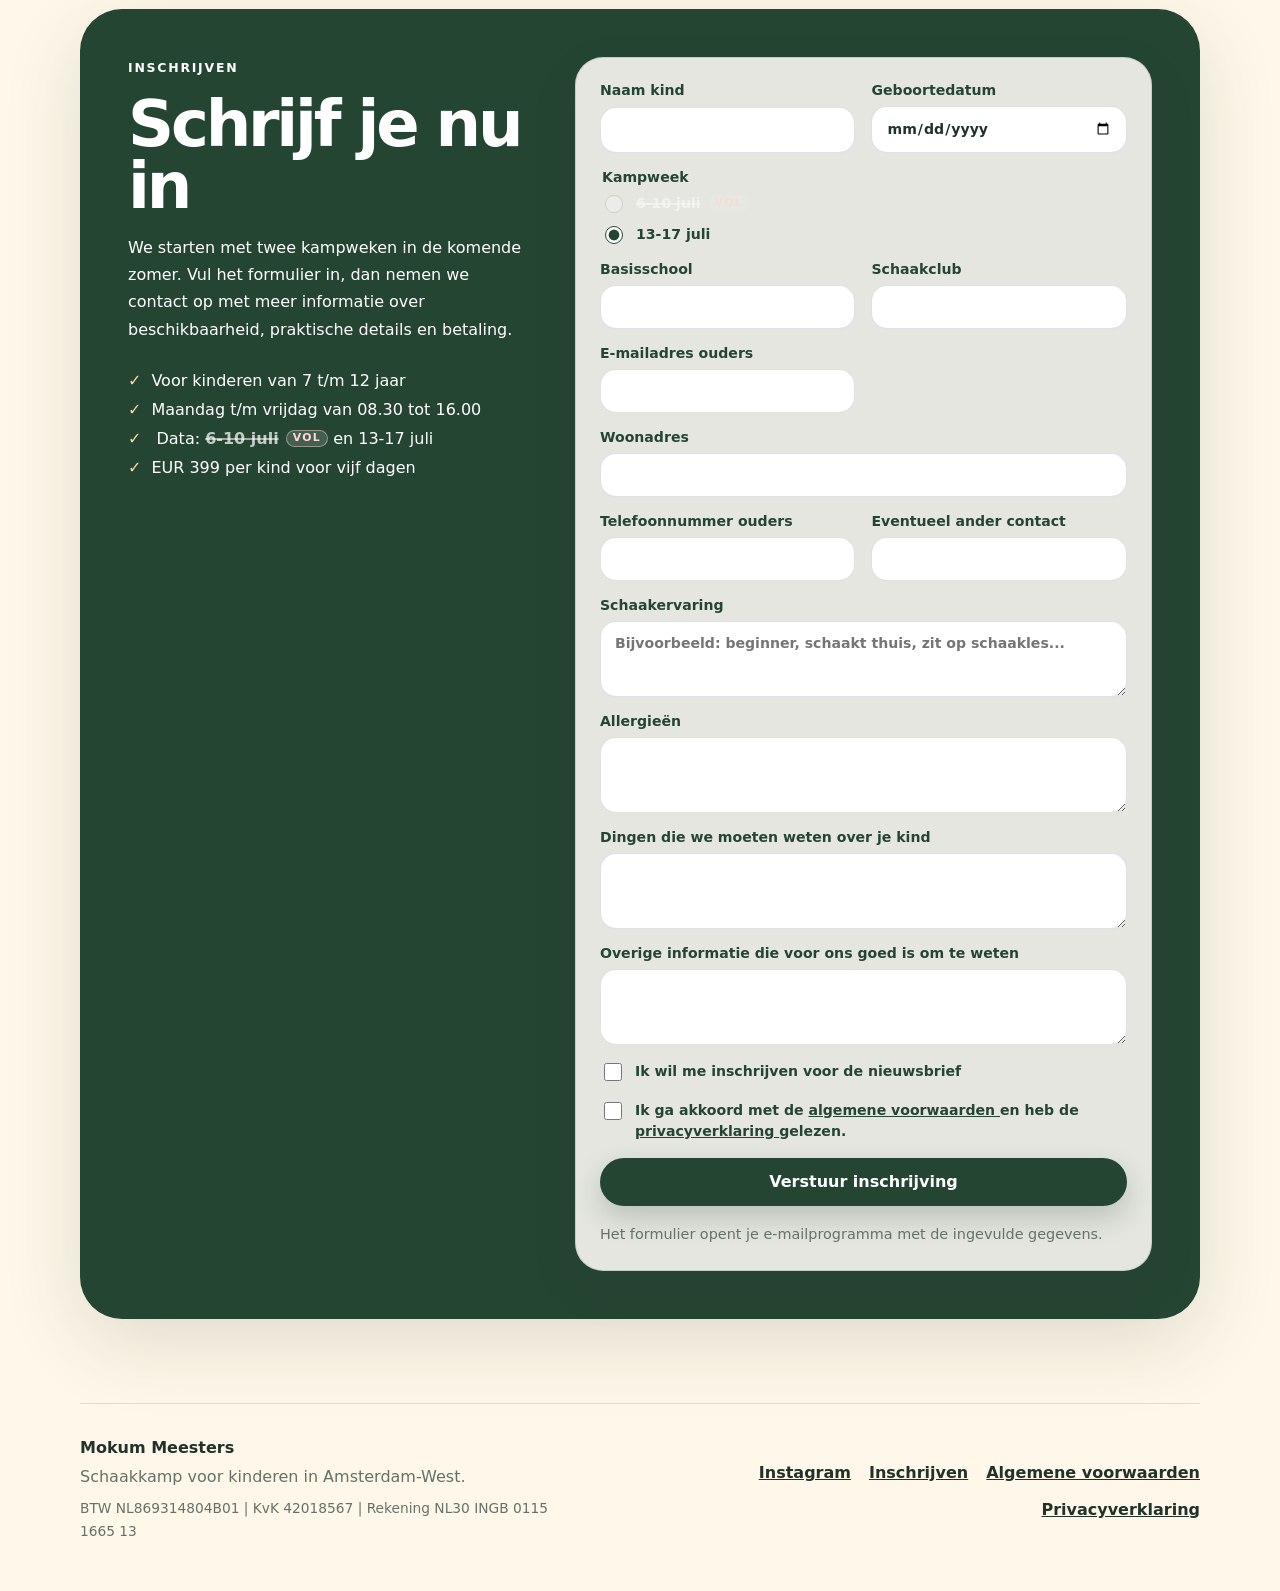
==== commit 910667fe: "Clean up full-week styling so only the date is struck through. Separate the VOL badge from the cross" ====
--- a/index.html
+++ b/index.html
@@ -72,10 +72,12 @@
             </div>
             <div>
               <dt>Data</dt>
-              <dd class="camp-dates">
-                <span class="week-full week-full--large">6-10 juli <strong>VOL</strong></span>
-                <span class="camp-dates-sep">en</span>
-                <span>13-17 juli</span>
+              <dd class="camp-dates camp-dates--stacked">
+                <span class="camp-week camp-week--full">
+                  <span class="week-full">6-10 juli</span>
+                  <strong class="vol-badge">VOL</strong>
+                </span>
+                <span class="camp-week">13-17 juli</span>
               </dd>
             </div>
             <div>
@@ -174,7 +176,14 @@
             <ul class="check-list">
               <li>Voor kinderen van 7 t/m 12 jaar</li>
               <li>Maandag t/m vrijdag van 08.30 tot 16.00</li>
-              <li>Data: <span class="week-full">6-10 juli <strong>VOL</strong></span> en 13-17 juli</li>
+              <li>
+                Data:
+                <span class="camp-week camp-week--full">
+                  <span class="week-full">6-10 juli</span>
+                  <strong class="vol-badge">VOL</strong>
+                </span>
+                en 13-17 juli
+              </li>
               <li>EUR 399 per kind voor vijf dagen</li>
             </ul>
           </div>
@@ -192,7 +201,7 @@
               <legend>Kampweek</legend>
               <label class="radio radio-disabled">
                 <input type="radio" name="kampweek" value="6-10 juli" disabled />
-                <span>
+                <span class="camp-week camp-week--full">
                   <span class="week-full">6-10 juli</span>
                   <strong class="vol-badge">VOL</strong>
                 </span>
--- a/styles.css
+++ b/styles.css
@@ -250,6 +250,17 @@
   gap: 0.35rem 0.5rem;
 }
 
+.camp-dates--stacked {
+  display: grid;
+  gap: 0.3rem;
+}
+
+.camp-week {
+  display: inline-flex;
+  align-items: center;
+  gap: 0.45rem;
+}
+
 .camp-dates-sep {
   color: var(--muted);
   font-weight: 800;
@@ -257,34 +268,38 @@
 
 .week-full {
   text-decoration: line-through;
-  text-decoration-thickness: 3px;
-  text-decoration-color: rgba(180, 35, 24, 0.75);
-  opacity: 0.72;
-}
-
-.week-full strong,
+  text-decoration-thickness: 2px;
+  text-decoration-color: rgba(32, 50, 41, 0.45);
+  color: var(--muted);
+  font-weight: 800;
+}
+
 .vol-badge {
-  text-decoration: none;
-  color: #b42318;
-  font-size: 1.05em;
+  display: inline-flex;
+  align-items: center;
+  padding: 0.18em 0.55em;
+  border-radius: 999px;
+  background: #b42318;
+  color: white;
+  font-size: 0.68rem;
+  font-weight: 900;
   letter-spacing: 0.12em;
-}
-
-.week-full--large {
-  font-size: 1.08rem;
-}
-
-.week-full--large strong {
-  font-size: 1.35rem;
-}
-
-.signup .week-full,
+  line-height: 1;
+}
+
+.signup .week-full {
+  text-decoration-color: rgba(255, 255, 255, 0.55);
+  color: rgba(255, 255, 255, 0.72);
+}
+
 .signup .vol-badge {
-  color: #ffb4ab;
-}
-
-.signup .week-full {
-  text-decoration-color: rgba(255, 180, 171, 0.9);
+  background: rgba(255, 255, 255, 0.14);
+  color: #ffd8d2;
+  border: 1px solid rgba(255, 216, 210, 0.45);
+}
+
+.signup-form .radio .camp-week {
+  line-height: 1.5;
 }
 
 .signup-form .radio-disabled {
